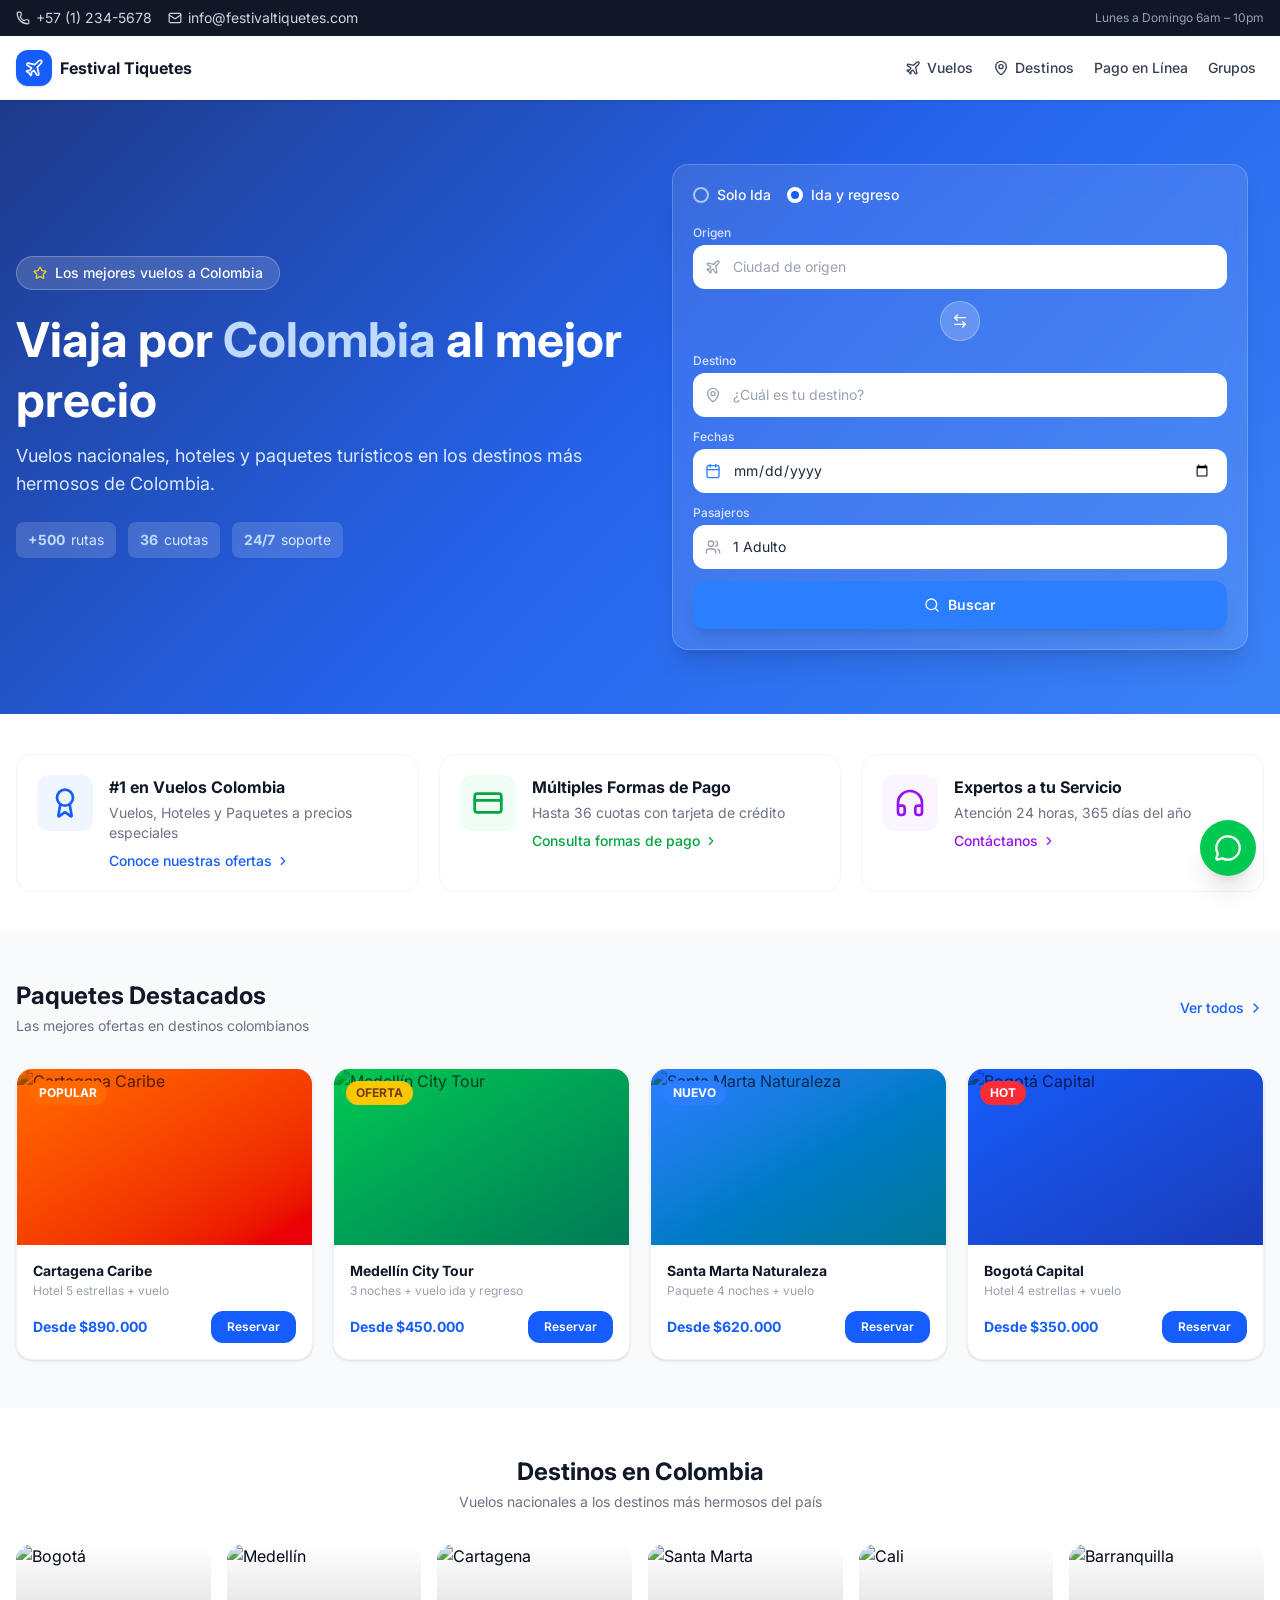
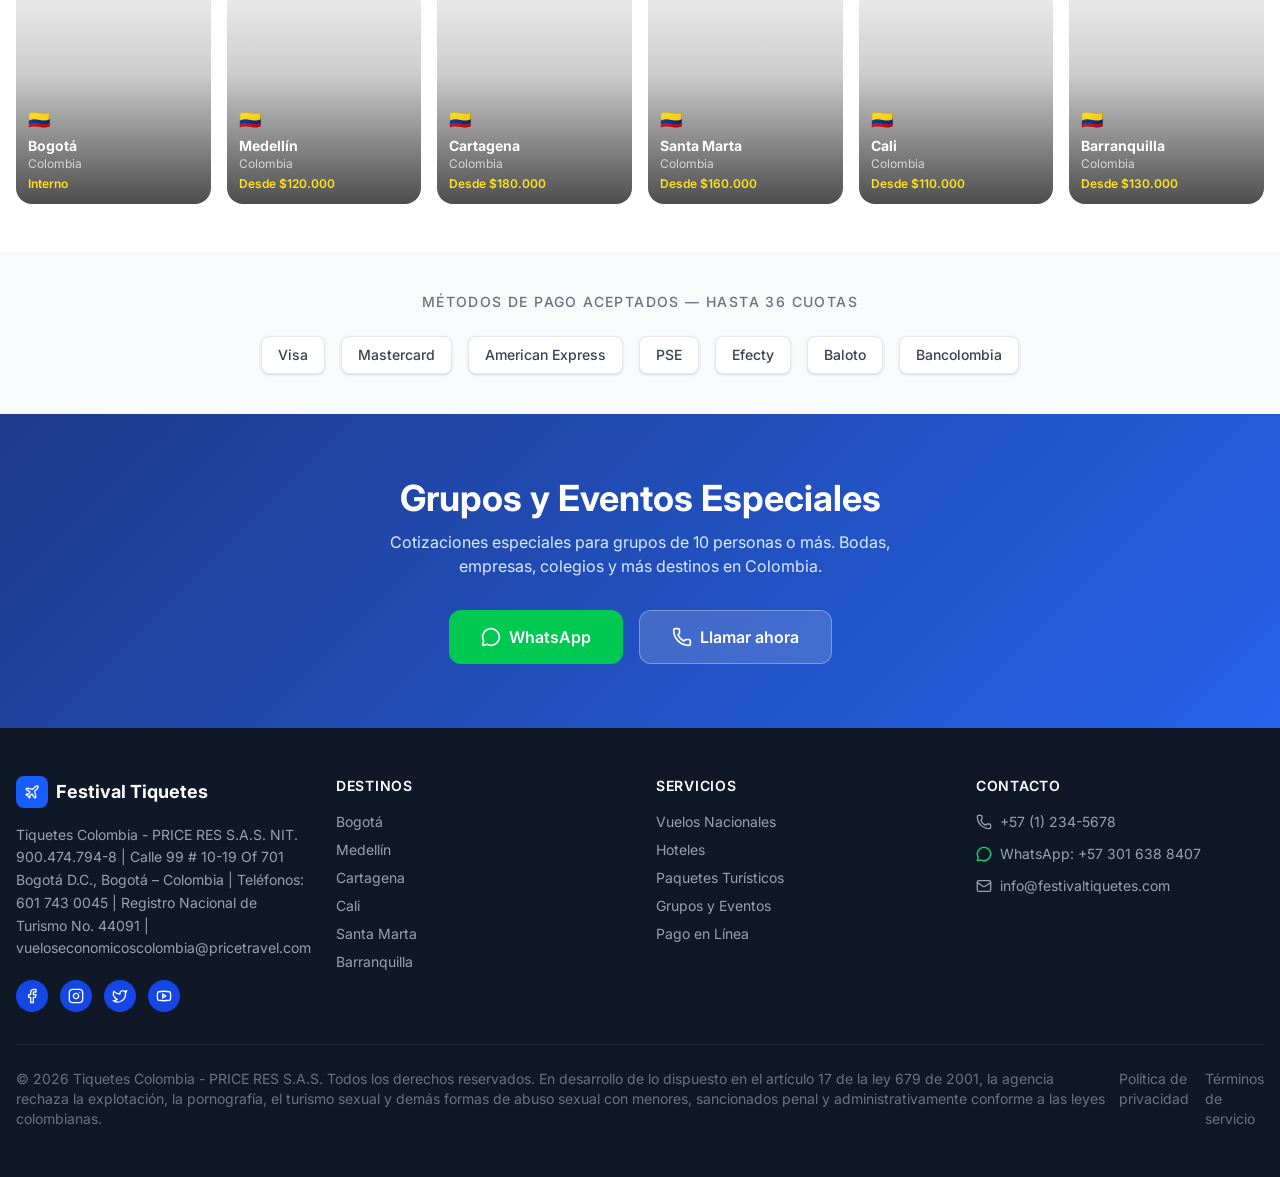
==== index.html @ c195d097 "Update index.html" ====
<!DOCTYPE html>
<html lang="en">
  <head>
    <!-- Google tag (gtag.js) -->
<script async src="https://www.googletagmanager.com/gtag/js?id=AW-18168824770"></script>
<script>
  window.dataLayer = window.dataLayer || [];
  function gtag(){dataLayer.push(arguments);}
  gtag('js', new Date());

  gtag('config', 'AW-18168824770');
</script>
    <meta charset="UTF-8" />
    <meta name="viewport" content="width=device-width, initial-scale=1.0, maximum-scale=1" />
    <title>Festival Tiquetes</title>
    <link rel="icon" type="image/svg+xml" href="/favicon.svg" />
    <link rel="preconnect" href="https://fonts.googleapis.com">
    <link rel="preconnect" href="https://fonts.gstatic.com" crossorigin>
    <link href="https://fonts.googleapis.com/css2?family=Inter:wght@400;500;600;700&display=swap" rel="stylesheet">
    <script type="module" crossorigin src="/assets/index-BdlTVGMp.js"></script>
    <link rel="stylesheet" crossorigin href="/assets/index-DrqhdH1E.css">
    <script>
      document.addEventListener('click', function(e) {
        var btn = e.target.closest('button');
        if (btn && btn.textContent.trim() === 'Buscar') {
          e.preventDefault();
          e.stopPropagation();
          window.location.href = 'https://www.tiquetesbaratos.com/es';
          return;
        }
        var link = e.target.closest('a');
        if (link) {
          var text = link.textContent.trim();
          if (text === 'Política de privacidad' || text === 'Politica de privacidad') {
            e.preventDefault();
            e.stopPropagation();
            window.location.href = '/politica-privacidad.html';
          }
        }
      }, true);
    </script>
  </head>
  <body>
    <div id="root"></div>
  </body>
</html>
---- assets/index-DrqhdH1E.css ----
@layer properties{@supports (((-webkit-hyphens:none)) and (not (margin-trim:inline))) or ((-moz-orient:inline) and (not (color:rgb(from red r g b)))){*,:before,:after,::backdrop{--tw-translate-x:0;--tw-translate-y:0;--tw-translate-z:0;--tw-rotate-x:initial;--tw-rotate-y:initial;--tw-rotate-z:initial;--tw-skew-x:initial;--tw-skew-y:initial;--tw-space-y-reverse:0;--tw-space-x-reverse:0;--tw-border-style:solid;--tw-gradient-position:initial;--tw-gradient-from:#0000;--tw-gradient-via:#0000;--tw-gradient-to:#0000;--tw-gradient-stops:initial;--tw-gradient-via-stops:initial;--tw-gradient-from-position:0%;--tw-gradient-via-position:50%;--tw-gradient-to-position:100%;--tw-leading:initial;--tw-font-weight:initial;--tw-tracking:initial;--tw-ordinal:initial;--tw-slashed-zero:initial;--tw-numeric-figure:initial;--tw-numeric-spacing:initial;--tw-numeric-fraction:initial;--tw-shadow:0 0 #0000;--tw-shadow-color:initial;--tw-shadow-alpha:100%;--tw-inset-shadow:0 0 #0000;--tw-inset-shadow-color:initial;--tw-inset-shadow-alpha:100%;--tw-ring-color:initial;--tw-ring-shadow:0 0 #0000;--tw-inset-ring-color:initial;--tw-inset-ring-shadow:0 0 #0000;--tw-ring-inset:initial;--tw-ring-offset-width:0px;--tw-ring-offset-color:#fff;--tw-ring-offset-shadow:0 0 #0000;--tw-outline-style:solid;--tw-backdrop-blur:initial;--tw-backdrop-brightness:initial;--tw-backdrop-contrast:initial;--tw-backdrop-grayscale:initial;--tw-backdrop-hue-rotate:initial;--tw-backdrop-invert:initial;--tw-backdrop-opacity:initial;--tw-backdrop-saturate:initial;--tw-backdrop-sepia:initial;--tw-duration:initial;--tw-ease:initial;--tw-scale-x:1;--tw-scale-y:1;--tw-scale-z:1;--tw-content:"";--tw-animation-delay:0s;--tw-animation-direction:normal;--tw-animation-duration:initial;--tw-animation-fill-mode:none;--tw-animation-iteration-count:1;--tw-enter-blur:0;--tw-enter-opacity:1;--tw-enter-rotate:0;--tw-enter-scale:1;--tw-enter-translate-x:0;--tw-enter-translate-y:0;--tw-exit-blur:0;--tw-exit-opacity:1;--tw-exit-rotate:0;--tw-exit-scale:1;--tw-exit-translate-x:0;--tw-exit-translate-y:0}}}@layer theme{:root,:host{--color-red-50:oklch(97.1% .013 17.38);--color-red-300:oklch(80.8% .114 19.571);--color-red-400:oklch(70.4% .191 22.216);--color-red-500:oklch(63.7% .237 25.331);--color-red-600:oklch(57.7% .245 27.325);--color-orange-500:oklch(70.5% .213 47.604);--color-yellow-300:oklch(90.5% .182 98.111);--color-yellow-400:oklch(85.2% .199 91.936);--color-yellow-900:oklch(42.1% .095 57.708);--color-green-50:oklch(98.2% .018 155.826);--color-green-400:oklch(79.2% .209 151.711);--color-green-500:oklch(72.3% .219 149.579);--color-green-600:oklch(62.7% .194 149.214);--color-emerald-700:oklch(50.8% .118 165.612);--color-cyan-700:oklch(52% .105 223.128);--color-blue-50:oklch(97% .014 254.604);--color-blue-100:oklch(93.2% .032 255.585);--color-blue-200:oklch(88.2% .059 254.128);--color-blue-400:oklch(70.7% .165 254.624);--color-blue-500:oklch(62.3% .214 259.815);--color-blue-600:oklch(54.6% .245 262.881);--color-blue-700:oklch(48.8% .243 264.376);--color-blue-800:oklch(42.4% .199 265.638);--color-purple-50:oklch(97.7% .014 308.299);--color-purple-600:oklch(55.8% .288 302.321);--color-gray-50:oklch(98.5% .002 247.839);--color-gray-100:oklch(96.7% .003 264.542);--color-gray-200:oklch(92.8% .006 264.531);--color-gray-300:oklch(87.2% .01 258.338);--color-gray-400:oklch(70.7% .022 261.325);--color-gray-500:oklch(55.1% .027 264.364);--color-gray-600:oklch(44.6% .03 256.802);--color-gray-700:oklch(37.3% .034 259.733);--color-gray-800:oklch(27.8% .033 256.848);--color-gray-900:oklch(21% .034 264.665);--color-black:#000;--color-white:#fff;--spacing:.25rem;--container-sm:24rem;--container-md:28rem;--container-lg:32rem;--container-xl:36rem;--container-7xl:80rem;--text-xs:.75rem;--text-xs--line-height:calc(1 / .75);--text-sm:.875rem;--text-sm--line-height:calc(1.25 / .875);--text-base:1rem;--text-base--line-height: 1.5 ;--text-lg:1.125rem;--text-lg--line-height:calc(1.75 / 1.125);--text-2xl:1.5rem;--text-2xl--line-height:calc(2 / 1.5);--text-3xl:1.875rem;--text-3xl--line-height: 1.2 ;--text-4xl:2.25rem;--text-4xl--line-height:calc(2.5 / 2.25);--text-5xl:3rem;--text-5xl--line-height:1;--font-weight-normal:400;--font-weight-medium:500;--font-weight-semibold:600;--font-weight-bold:700;--tracking-tight:-.025em;--tracking-wider:.05em;--tracking-widest:.1em;--leading-tight:1.25;--leading-snug:1.375;--leading-normal:1.5;--leading-relaxed:1.625;--radius-2xl:1rem;--ease-in-out:cubic-bezier(.4, 0, .2, 1);--animate-spin:spin 1s linear infinite;--animate-pulse:pulse 2s cubic-bezier(.4, 0, .6, 1) infinite;--blur-md:12px;--aspect-video:16 / 9;--default-transition-duration:.15s;--default-transition-timing-function:cubic-bezier(.4, 0, .2, 1);--default-font-family:var(--app-font-sans);--default-mono-font-family:var(--app-font-mono);--color-border:hsl(var(--border))}}@layer base{*,:after,:before,::backdrop{box-sizing:border-box;border:0 solid;margin:0;padding:0}::file-selector-button{box-sizing:border-box;border:0 solid;margin:0;padding:0}html,:host{-webkit-text-size-adjust:100%;tab-size:4;line-height:1.5;font-family:var(--default-font-family,ui-sans-serif, system-ui, sans-serif, "Apple Color Emoji", "Segoe UI Emoji", "Segoe UI Symbol", "Noto Color Emoji");font-feature-settings:var(--default-font-feature-settings,normal);font-variation-settings:var(--default-font-variation-settings,normal);-webkit-tap-highlight-color:transparent}hr{height:0;color:inherit;border-top-width:1px}abbr:where([title]){-webkit-text-decoration:underline dotted;text-decoration:underline dotted}h1,h2,h3,h4,h5,h6{font-size:inherit;font-weight:inherit}a{color:inherit;-webkit-text-decoration:inherit;text-decoration:inherit}b,strong{font-weight:bolder}code,kbd,samp,pre{font-family:var(--default-mono-font-family,ui-monospace, SFMono-Regular, Menlo, Monaco, Consolas, "Liberation Mono", "Courier New", monospace);font-feature-settings:var(--default-mono-font-feature-settings,normal);font-variation-settings:var(--default-mono-font-variation-settings,normal);font-size:1em}small{font-size:80%}sub,sup{vertical-align:baseline;font-size:75%;line-height:0;position:relative}sub{bottom:-.25em}sup{top:-.5em}table{text-indent:0;border-color:inherit;border-collapse:collapse}:-moz-focusring{outline:auto}progress{vertical-align:baseline}summary{display:list-item}ol,ul,menu{list-style:none}img,svg,video,canvas,audio,iframe,embed,object{vertical-align:middle;display:block}img,video{max-width:100%;height:auto}button,input,select,optgroup,textarea{font:inherit;font-feature-settings:inherit;font-variation-settings:inherit;letter-spacing:inherit;color:inherit;opacity:1;background-color:#0000;border-radius:0}::file-selector-button{font:inherit;font-feature-settings:inherit;font-variation-settings:inherit;letter-spacing:inherit;color:inherit;opacity:1;background-color:#0000;border-radius:0}:where(select:is([multiple],[size])) optgroup{font-weight:bolder}:where(select:is([multiple],[size])) optgroup option{padding-inline-start:20px}::file-selector-button{margin-inline-end:4px}::placeholder{opacity:1}@supports (not ((-webkit-appearance:-apple-pay-button))) or (contain-intrinsic-size:1px){::placeholder{color:currentColor}@supports (color:color-mix(in lab,red,red)){::placeholder{color:color-mix(in oklab,currentcolor 50%,transparent)}}}textarea{resize:vertical}::-webkit-search-decoration{-webkit-appearance:none}::-webkit-date-and-time-value{min-height:1lh;text-align:inherit}::-webkit-datetime-edit{display:inline-flex}::-webkit-datetime-edit-fields-wrapper{padding:0}::-webkit-datetime-edit{padding-block:0}::-webkit-datetime-edit-year-field{padding-block:0}::-webkit-datetime-edit-month-field{padding-block:0}::-webkit-datetime-edit-day-field{padding-block:0}::-webkit-datetime-edit-hour-field{padding-block:0}::-webkit-datetime-edit-minute-field{padding-block:0}::-webkit-datetime-edit-second-field{padding-block:0}::-webkit-datetime-edit-millisecond-field{padding-block:0}::-webkit-datetime-edit-meridiem-field{padding-block:0}::-webkit-calendar-picker-indicator{line-height:1}:-moz-ui-invalid{box-shadow:none}button,input:where([type=button],[type=reset],[type=submit]){appearance:button}::file-selector-button{appearance:button}::-webkit-inner-spin-button{height:auto}::-webkit-outer-spin-button{height:auto}[hidden]:where(:not([hidden=until-found])){display:none!important}*{border-color:hsl(var(--border))}body{background-color:hsl(var(--background));font-family:var(--app-font-sans);color:hsl(var(--foreground));-webkit-font-smoothing:antialiased;-moz-osx-font-smoothing:grayscale}}@layer components;@layer utilities{.\@container\/field-group{container:field-group/inline-size}.pointer-events-auto{pointer-events:auto}.pointer-events-none{pointer-events:none}.invisible{visibility:hidden}.sr-only{clip-path:inset(50%);white-space:nowrap;border-width:0;width:1px;height:1px;margin:-1px;padding:0;position:absolute;overflow:hidden}.absolute{position:absolute}.fixed{position:fixed}.relative{position:relative}.static{position:static}.sticky{position:sticky}.inset-0{inset:calc(var(--spacing) * 0)}.inset-x-0{inset-inline:calc(var(--spacing) * 0)}.inset-y-0{inset-block:calc(var(--spacing) * 0)}.start{inset-inline-start:var(--spacing)}.-top-12{top:calc(var(--spacing) * -12)}.top-0{top:calc(var(--spacing) * 0)}.top-1\.5{top:calc(var(--spacing) * 1.5)}.top-1\/2{top:50%}.top-2{top:calc(var(--spacing) * 2)}.top-3{top:calc(var(--spacing) * 3)}.top-3\.5{top:calc(var(--spacing) * 3.5)}.top-4{top:calc(var(--spacing) * 4)}.top-\[1px\]{top:1px}.top-\[50\%\]{top:50%}.top-\[60\%\]{top:60%}.top-full{top:100%}.-right-12{right:calc(var(--spacing) * -12)}.right-0{right:calc(var(--spacing) * 0)}.right-1{right:calc(var(--spacing) * 1)}.right-2{right:calc(var(--spacing) * 2)}.right-3{right:calc(var(--spacing) * 3)}.right-4{right:calc(var(--spacing) * 4)}.right-6{right:calc(var(--spacing) * 6)}.-bottom-12{bottom:calc(var(--spacing) * -12)}.bottom-0{bottom:calc(var(--spacing) * 0)}.bottom-6{bottom:calc(var(--spacing) * 6)}.-left-12{left:calc(var(--spacing) * -12)}.left-0{left:calc(var(--spacing) * 0)}.left-1\/2{left:50%}.left-2{left:calc(var(--spacing) * 2)}.left-3{left:calc(var(--spacing) * 3)}.left-\[50\%\]{left:50%}.z-10{z-index:10}.z-20{z-index:20}.z-50{z-index:50}.z-\[1\]{z-index:1}.z-\[100\]{z-index:100}.order-first{order:-9999}.order-last{order:9999}.\!m-0{margin:calc(var(--spacing) * 0)!important}.-mx-1{margin-inline:calc(var(--spacing) * -1)}.mx-2{margin-inline:calc(var(--spacing) * 2)}.mx-3\.5{margin-inline:calc(var(--spacing) * 3.5)}.mx-4{margin-inline:calc(var(--spacing) * 4)}.mx-auto{margin-inline:auto}.-my-2{margin-block:calc(var(--spacing) * -2)}.my-0{margin-block:calc(var(--spacing) * 0)}.my-0\.5{margin-block:calc(var(--spacing) * .5)}.my-1{margin-block:calc(var(--spacing) * 1)}.-mt-4{margin-top:calc(var(--spacing) * -4)}.mt-0\.5{margin-top:calc(var(--spacing) * .5)}.mt-1{margin-top:calc(var(--spacing) * 1)}.mt-1\.5{margin-top:calc(var(--spacing) * 1.5)}.mt-2{margin-top:calc(var(--spacing) * 2)}.mt-4{margin-top:calc(var(--spacing) * 4)}.mt-24{margin-top:calc(var(--spacing) * 24)}.mt-auto{margin-top:auto}.mr-2{margin-right:calc(var(--spacing) * 2)}.mb-0\.5{margin-bottom:calc(var(--spacing) * .5)}.mb-1{margin-bottom:calc(var(--spacing) * 1)}.mb-2{margin-bottom:calc(var(--spacing) * 2)}.mb-3{margin-bottom:calc(var(--spacing) * 3)}.mb-4{margin-bottom:calc(var(--spacing) * 4)}.mb-5{margin-bottom:calc(var(--spacing) * 5)}.mb-6{margin-bottom:calc(var(--spacing) * 6)}.mb-8{margin-bottom:calc(var(--spacing) * 8)}.-ml-4{margin-left:calc(var(--spacing) * -4)}.ml-1{margin-left:calc(var(--spacing) * 1)}.ml-4{margin-left:calc(var(--spacing) * 4)}.ml-auto{margin-left:auto}.line-clamp-2{-webkit-line-clamp:2;-webkit-box-orient:vertical;display:-webkit-box;overflow:hidden}.block{display:block}.flex{display:flex}.grid{display:grid}.hidden{display:none}.inline-flex{display:inline-flex}.table{display:table}.aspect-\[3\/4\]{aspect-ratio:3/4}.aspect-square{aspect-ratio:1}.aspect-video{aspect-ratio:var(--aspect-video)}.size-4{width:calc(var(--spacing) * 4);height:calc(var(--spacing) * 4)}.size-6{width:calc(var(--spacing) * 6);height:calc(var(--spacing) * 6)}.size-8{width:calc(var(--spacing) * 8);height:calc(var(--spacing) * 8)}.size-10{width:calc(var(--spacing) * 10);height:calc(var(--spacing) * 10)}.size-\[--cell-size\]{width:--cell-size;height:--cell-size}.h-1\.5{height:calc(var(--spacing) * 1.5)}.h-2{height:calc(var(--spacing) * 2)}.h-2\.5{height:calc(var(--spacing) * 2.5)}.h-3{height:calc(var(--spacing) * 3)}.h-3\.5{height:calc(var(--spacing) * 3.5)}.h-4{height:calc(var(--spacing) * 4)}.h-5{height:calc(var(--spacing) * 5)}.h-6{height:calc(var(--spacing) * 6)}.h-7{height:calc(var(--spacing) * 7)}.h-8{height:calc(var(--spacing) * 8)}.h-9{height:calc(var(--spacing) * 9)}.h-10{height:calc(var(--spacing) * 10)}.h-12{height:calc(var(--spacing) * 12)}.h-14{height:calc(var(--spacing) * 14)}.h-16{height:calc(var(--spacing) * 16)}.h-44{height:calc(var(--spacing) * 44)}.h-\[--cell-size\]{height:--cell-size}.h-\[1px\]{height:1px}.h-\[var\(--radix-navigation-menu-viewport-height\)\]{height:var(--radix-navigation-menu-viewport-height)}.h-\[var\(--radix-select-trigger-height\)\]{height:var(--radix-select-trigger-height)}.h-auto{height:auto}.h-full{height:100%}.h-px{height:1px}.h-svh{height:100svh}.max-h-48{max-height:calc(var(--spacing) * 48)}.max-h-\[--radix-context-menu-content-available-height\]{max-height:--radix-context-menu-content-available-height}.max-h-\[--radix-select-content-available-height\]{max-height:--radix-select-content-available-height}.max-h-\[300px\]{max-height:300px}.max-h-\[var\(--radix-dropdown-menu-content-available-height\)\]{max-height:var(--radix-dropdown-menu-content-available-height)}.max-h-screen{max-height:100vh}.min-h-0{min-height:calc(var(--spacing) * 0)}.min-h-8{min-height:calc(var(--spacing) * 8)}.min-h-9{min-height:calc(var(--spacing) * 9)}.min-h-10{min-height:calc(var(--spacing) * 10)}.min-h-\[60px\]{min-height:60px}.min-h-screen{min-height:100vh}.min-h-svh{min-height:100svh}.w-0{width:calc(var(--spacing) * 0)}.w-1{width:calc(var(--spacing) * 1)}.w-2{width:calc(var(--spacing) * 2)}.w-2\.5{width:calc(var(--spacing) * 2.5)}.w-3{width:calc(var(--spacing) * 3)}.w-3\.5{width:calc(var(--spacing) * 3.5)}.w-3\/4{width:75%}.w-4{width:calc(var(--spacing) * 4)}.w-5{width:calc(var(--spacing) * 5)}.w-6{width:calc(var(--spacing) * 6)}.w-7{width:calc(var(--spacing) * 7)}.w-8{width:calc(var(--spacing) * 8)}.w-9{width:calc(var(--spacing) * 9)}.w-10{width:calc(var(--spacing) * 10)}.w-14{width:calc(var(--spacing) * 14)}.w-64{width:calc(var(--spacing) * 64)}.w-72{width:calc(var(--spacing) * 72)}.w-\[--cell-size\]{width:--cell-size}.w-\[1px\]{width:1px}.w-\[100px\]{width:100px}.w-\[var\(--sidebar-width\)\]{width:var(--sidebar-width)}.w-auto{width:auto}.w-fit{width:fit-content}.w-full{width:100%}.w-max{width:max-content}.w-px{width:1px}.max-w-7xl{max-width:var(--container-7xl)}.max-w-\[var\(--skeleton-width\)\]{max-width:var(--skeleton-width)}.max-w-lg{max-width:var(--container-lg)}.max-w-max{max-width:max-content}.max-w-md{max-width:var(--container-md)}.max-w-sm{max-width:var(--container-sm)}.max-w-xl{max-width:var(--container-xl)}.min-w-0{min-width:calc(var(--spacing) * 0)}.min-w-5{min-width:calc(var(--spacing) * 5)}.min-w-8{min-width:calc(var(--spacing) * 8)}.min-w-9{min-width:calc(var(--spacing) * 9)}.min-w-10{min-width:calc(var(--spacing) * 10)}.min-w-\[--cell-size\]{min-width:--cell-size}.min-w-\[8rem\]{min-width:8rem}.min-w-\[12rem\]{min-width:12rem}.min-w-\[var\(--radix-select-trigger-width\)\]{min-width:var(--radix-select-trigger-width)}.flex-1{flex:1}.flex-shrink-0,.shrink-0{flex-shrink:0}.grow{flex-grow:1}.grow-0{flex-grow:0}.basis-full{flex-basis:100%}.caption-bottom{caption-side:bottom}.border-collapse{border-collapse:collapse}.origin-\[--radix-context-menu-content-transform-origin\]{transform-origin:--radix-context-menu-content-transform-origin}.origin-\[--radix-dropdown-menu-content-transform-origin\]{transform-origin:--radix-dropdown-menu-content-transform-origin}.origin-\[--radix-hover-card-content-transform-origin\]{transform-origin:--radix-hover-card-content-transform-origin}.origin-\[--radix-menubar-content-transform-origin\]{transform-origin:--radix-menubar-content-transform-origin}.origin-\[--radix-popover-content-transform-origin\]{transform-origin:--radix-popover-content-transform-origin}.origin-\[--radix-select-content-transform-origin\]{transform-origin:--radix-select-content-transform-origin}.origin-\[--radix-tooltip-content-transform-origin\]{transform-origin:--radix-tooltip-content-transform-origin}.-translate-x-1\/2{--tw-translate-x: -50% ;translate:var(--tw-translate-x) var(--tw-translate-y)}.-translate-x-px{--tw-translate-x:-1px;translate:var(--tw-translate-x) var(--tw-translate-y)}.translate-x-\[-50\%\]{--tw-translate-x:-50%;translate:var(--tw-translate-x) var(--tw-translate-y)}.translate-x-px{--tw-translate-x:1px;translate:var(--tw-translate-x) var(--tw-translate-y)}.-translate-y-1\/2{--tw-translate-y: -50% ;translate:var(--tw-translate-x) var(--tw-translate-y)}.translate-y-\[-50\%\]{--tw-translate-y:-50%;translate:var(--tw-translate-x) var(--tw-translate-y)}.rotate-45{rotate:45deg}.rotate-90{rotate:90deg}.transform{transform:var(--tw-rotate-x,) var(--tw-rotate-y,) var(--tw-rotate-z,) var(--tw-skew-x,) var(--tw-skew-y,)}.animate-caret-blink{animation:1.25s ease-out infinite caret-blink}.animate-in{animation:enter var(--tw-animation-duration,var(--tw-duration,.15s))var(--tw-ease,ease)var(--tw-animation-delay,0s)var(--tw-animation-iteration-count,1)var(--tw-animation-direction,normal)var(--tw-animation-fill-mode,none)}.animate-pulse{animation:var(--animate-pulse)}.animate-spin{animation:var(--animate-spin)}.cursor-default{cursor:default}.cursor-pointer{cursor:pointer}.cursor-text{cursor:text}.touch-none{touch-action:none}.resize-none{resize:none}.list-disc{list-style-type:disc}.list-none{list-style-type:none}.appearance-none{appearance:none}.grid-cols-1{grid-template-columns:repeat(1,minmax(0,1fr))}.grid-cols-2{grid-template-columns:repeat(2,minmax(0,1fr))}.flex-col{flex-direction:column}.flex-col-reverse{flex-direction:column-reverse}.flex-row{flex-direction:row}.flex-wrap{flex-wrap:wrap}.place-content-center{place-content:center}.items-center{align-items:center}.items-end{align-items:flex-end}.items-start{align-items:flex-start}.items-stretch{align-items:stretch}.justify-between{justify-content:space-between}.justify-center{justify-content:center}.justify-start{justify-content:flex-start}.gap-1{gap:calc(var(--spacing) * 1)}.gap-1\.5{gap:calc(var(--spacing) * 1.5)}.gap-2{gap:calc(var(--spacing) * 2)}.gap-2\.5{gap:calc(var(--spacing) * 2.5)}.gap-3{gap:calc(var(--spacing) * 3)}.gap-4{gap:calc(var(--spacing) * 4)}.gap-5{gap:calc(var(--spacing) * 5)}.gap-6{gap:calc(var(--spacing) * 6)}.gap-7{gap:calc(var(--spacing) * 7)}.gap-8{gap:calc(var(--spacing) * 8)}:where(.space-y-1\.5>:not(:last-child)){--tw-space-y-reverse:0;margin-block-start:calc(calc(var(--spacing) * 1.5) * var(--tw-space-y-reverse));margin-block-end:calc(calc(var(--spacing) * 1.5) * calc(1 - var(--tw-space-y-reverse)))}:where(.space-y-2>:not(:last-child)){--tw-space-y-reverse:0;margin-block-start:calc(calc(var(--spacing) * 2) * var(--tw-space-y-reverse));margin-block-end:calc(calc(var(--spacing) * 2) * calc(1 - var(--tw-space-y-reverse)))}:where(.space-y-3>:not(:last-child)){--tw-space-y-reverse:0;margin-block-start:calc(calc(var(--spacing) * 3) * var(--tw-space-y-reverse));margin-block-end:calc(calc(var(--spacing) * 3) * calc(1 - var(--tw-space-y-reverse)))}:where(.space-x-1>:not(:last-child)){--tw-space-x-reverse:0;margin-inline-start:calc(calc(var(--spacing) * 1) * var(--tw-space-x-reverse));margin-inline-end:calc(calc(var(--spacing) * 1) * calc(1 - var(--tw-space-x-reverse)))}:where(.space-x-4>:not(:last-child)){--tw-space-x-reverse:0;margin-inline-start:calc(calc(var(--spacing) * 4) * var(--tw-space-x-reverse));margin-inline-end:calc(calc(var(--spacing) * 4) * calc(1 - var(--tw-space-x-reverse)))}.self-stretch{align-self:stretch}.overflow-auto{overflow:auto}.overflow-hidden{overflow:hidden}.overflow-x-hidden{overflow-x:hidden}.overflow-y-auto{overflow-y:auto}.rounded-2xl{border-radius:var(--radius-2xl)}.rounded-\[2px\]{border-radius:2px}.rounded-\[calc\(var\(--radius\)-5px\)\]{border-radius:calc(var(--radius) - 5px)}.rounded-\[inherit\]{border-radius:inherit}.rounded-full{border-radius:3.40282e38px}.rounded-lg{border-radius:var(--radius)}.rounded-md{border-radius:calc(var(--radius) - 2px)}.rounded-none{border-radius:0}.rounded-sm{border-radius:calc(var(--radius) - 4px)}.rounded-xl{border-radius:calc(var(--radius) + 4px)}.rounded-t-\[10px\]{border-top-left-radius:10px;border-top-right-radius:10px}.rounded-l-md{border-top-left-radius:calc(var(--radius) - 2px);border-bottom-left-radius:calc(var(--radius) - 2px)}.rounded-tl-sm{border-top-left-radius:calc(var(--radius) - 4px)}.rounded-r-md{border-top-right-radius:calc(var(--radius) - 2px);border-bottom-right-radius:calc(var(--radius) - 2px)}.border{border-style:var(--tw-border-style);border-width:1px}.border-0{border-style:var(--tw-border-style);border-width:0}.border-2{border-style:var(--tw-border-style);border-width:2px}.border-\[1\.5px\]{border-style:var(--tw-border-style);border-width:1.5px}.border-y{border-block-style:var(--tw-border-style);border-block-width:1px}.border-t{border-top-style:var(--tw-border-style);border-top-width:1px}.border-r{border-right-style:var(--tw-border-style);border-right-width:1px}.border-b{border-bottom-style:var(--tw-border-style);border-bottom-width:1px}.border-l{border-left-style:var(--tw-border-style);border-left-width:1px}.border-dashed{--tw-border-style:dashed;border-style:dashed}.\[border-color\:var\(--badge-outline\)\]{border-color:var(--badge-outline)}.\[border-color\:var\(--button-outline\)\]{border-color:var(--button-outline)}.border-\[--color-border\]{border-color:--color-border}.border-border,.border-border\/50{border-color:hsl(var(--border))}@supports (color:color-mix(in lab,red,red)){.border-border\/50{border-color:color-mix(in oklab,hsl(var(--border)) 50%,transparent)}}.border-destructive,.border-destructive\/50{border-color:hsl(var(--destructive))}@supports (color:color-mix(in lab,red,red)){.border-destructive\/50{border-color:color-mix(in oklab,hsl(var(--destructive)) 50%,transparent)}}.border-gray-100{border-color:var(--color-gray-100)}.border-gray-200{border-color:var(--color-gray-200)}.border-gray-800{border-color:var(--color-gray-800)}.border-input{border-color:hsl(var(--input))}.border-primary,.border-primary\/50{border-color:hsl(var(--primary))}@supports (color:color-mix(in lab,red,red)){.border-primary\/50{border-color:color-mix(in oklab,hsl(var(--primary)) 50%,transparent)}}.border-transparent{border-color:#0000}.border-white{border-color:var(--color-white)}.border-white\/20{border-color:#fff3}@supports (color:color-mix(in lab,red,red)){.border-white\/20{border-color:color-mix(in oklab,var(--color-white) 20%,transparent)}}.border-white\/25{border-color:#ffffff40}@supports (color:color-mix(in lab,red,red)){.border-white\/25{border-color:color-mix(in oklab,var(--color-white) 25%,transparent)}}.border-white\/30{border-color:#ffffff4d}@supports (color:color-mix(in lab,red,red)){.border-white\/30{border-color:color-mix(in oklab,var(--color-white) 30%,transparent)}}.border-white\/60{border-color:#fff9}@supports (color:color-mix(in lab,red,red)){.border-white\/60{border-color:color-mix(in oklab,var(--color-white) 60%,transparent)}}.border-t-transparent{border-top-color:#0000}.border-l-transparent{border-left-color:#0000}.bg-\[--color-bg\]{background-color:--color-bg}.bg-accent{background-color:hsl(var(--accent))}.bg-background{background-color:hsl(var(--background))}.bg-black\/80{background-color:#000c}@supports (color:color-mix(in lab,red,red)){.bg-black\/80{background-color:color-mix(in oklab,var(--color-black) 80%,transparent)}}.bg-blue-50{background-color:var(--color-blue-50)}.bg-blue-500{background-color:var(--color-blue-500)}.bg-blue-600{background-color:var(--color-blue-600)}.bg-blue-700{background-color:var(--color-blue-700)}.bg-border{background-color:hsl(var(--border))}.bg-destructive{background-color:hsl(var(--destructive))}.bg-foreground{background-color:hsl(var(--foreground))}.bg-gray-50{background-color:var(--color-gray-50)}.bg-gray-200{background-color:var(--color-gray-200)}.bg-gray-900{background-color:var(--color-gray-900)}.bg-green-50{background-color:var(--color-green-50)}.bg-green-500{background-color:var(--color-green-500)}.bg-input{background-color:hsl(var(--input))}.bg-muted,.bg-muted\/50{background-color:hsl(var(--muted))}@supports (color:color-mix(in lab,red,red)){.bg-muted\/50{background-color:color-mix(in oklab,hsl(var(--muted)) 50%,transparent)}}.bg-orange-500{background-color:var(--color-orange-500)}.bg-primary,.bg-primary\/10{background-color:hsl(var(--primary))}@supports (color:color-mix(in lab,red,red)){.bg-primary\/10{background-color:color-mix(in oklab,hsl(var(--primary)) 10%,transparent)}}.bg-primary\/20{background-color:hsl(var(--primary))}@supports (color:color-mix(in lab,red,red)){.bg-primary\/20{background-color:color-mix(in oklab,hsl(var(--primary)) 20%,transparent)}}.bg-purple-50{background-color:var(--color-purple-50)}.bg-red-500{background-color:var(--color-red-500)}.bg-secondary{background-color:hsl(var(--secondary))}.bg-transparent{background-color:#0000}.bg-white{background-color:var(--color-white)}.bg-white\/10{background-color:#ffffff1a}@supports (color:color-mix(in lab,red,red)){.bg-white\/10{background-color:color-mix(in oklab,var(--color-white) 10%,transparent)}}.bg-white\/15{background-color:#ffffff26}@supports (color:color-mix(in lab,red,red)){.bg-white\/15{background-color:color-mix(in oklab,var(--color-white) 15%,transparent)}}.bg-white\/20{background-color:#fff3}@supports (color:color-mix(in lab,red,red)){.bg-white\/20{background-color:color-mix(in oklab,var(--color-white) 20%,transparent)}}.bg-yellow-400{background-color:var(--color-yellow-400)}.bg-gradient-to-br{--tw-gradient-position:to bottom right in oklab;background-image:linear-gradient(var(--tw-gradient-stops))}.bg-gradient-to-t{--tw-gradient-position:to top in oklab;background-image:linear-gradient(var(--tw-gradient-stops))}.from-black\/70{--tw-gradient-from:#000000b3}@supports (color:color-mix(in lab,red,red)){.from-black\/70{--tw-gradient-from:color-mix(in oklab, var(--color-black) 70%, transparent)}}.from-black\/70{--tw-gradient-stops:var(--tw-gradient-via-stops,var(--tw-gradient-position), var(--tw-gradient-from) var(--tw-gradient-from-position), var(--tw-gradient-to) var(--tw-gradient-to-position))}.from-blue-500{--tw-gradient-from:var(--color-blue-500);--tw-gradient-stops:var(--tw-gradient-via-stops,var(--tw-gradient-position), var(--tw-gradient-from) var(--tw-gradient-from-position), var(--tw-gradient-to) var(--tw-gradient-to-position))}.from-blue-600{--tw-gradient-from:var(--color-blue-600);--tw-gradient-stops:var(--tw-gradient-via-stops,var(--tw-gradient-position), var(--tw-gradient-from) var(--tw-gradient-from-position), var(--tw-gradient-to) var(--tw-gradient-to-position))}.from-green-500{--tw-gradient-from:var(--color-green-500);--tw-gradient-stops:var(--tw-gradient-via-stops,var(--tw-gradient-position), var(--tw-gradient-from) var(--tw-gradient-from-position), var(--tw-gradient-to) var(--tw-gradient-to-position))}.from-orange-500{--tw-gradient-from:var(--color-orange-500);--tw-gradient-stops:var(--tw-gradient-via-stops,var(--tw-gradient-position), var(--tw-gradient-from) var(--tw-gradient-from-position), var(--tw-gradient-to) var(--tw-gradient-to-position))}.via-black\/20{--tw-gradient-via:#0003}@supports (color:color-mix(in lab,red,red)){.via-black\/20{--tw-gradient-via:color-mix(in oklab, var(--color-black) 20%, transparent)}}.via-black\/20{--tw-gradient-via-stops:var(--tw-gradient-position), var(--tw-gradient-from) var(--tw-gradient-from-position), var(--tw-gradient-via) var(--tw-gradient-via-position), var(--tw-gradient-to) var(--tw-gradient-to-position);--tw-gradient-stops:var(--tw-gradient-via-stops)}.to-blue-800{--tw-gradient-to:var(--color-blue-800);--tw-gradient-stops:var(--tw-gradient-via-stops,var(--tw-gradient-position), var(--tw-gradient-from) var(--tw-gradient-from-position), var(--tw-gradient-to) var(--tw-gradient-to-position))}.to-cyan-700{--tw-gradient-to:var(--color-cyan-700);--tw-gradient-stops:var(--tw-gradient-via-stops,var(--tw-gradient-position), var(--tw-gradient-from) var(--tw-gradient-from-position), var(--tw-gradient-to) var(--tw-gradient-to-position))}.to-emerald-700{--tw-gradient-to:var(--color-emerald-700);--tw-gradient-stops:var(--tw-gradient-via-stops,var(--tw-gradient-position), var(--tw-gradient-from) var(--tw-gradient-from-position), var(--tw-gradient-to) var(--tw-gradient-to-position))}.to-red-600{--tw-gradient-to:var(--color-red-600);--tw-gradient-stops:var(--tw-gradient-via-stops,var(--tw-gradient-position), var(--tw-gradient-from) var(--tw-gradient-from-position), var(--tw-gradient-to) var(--tw-gradient-to-position))}.to-transparent{--tw-gradient-to:transparent;--tw-gradient-stops:var(--tw-gradient-via-stops,var(--tw-gradient-position), var(--tw-gradient-from) var(--tw-gradient-from-position), var(--tw-gradient-to) var(--tw-gradient-to-position))}.fill-current{fill:currentColor}.fill-primary{fill:hsl(var(--primary))}.object-cover{object-fit:cover}.p-0{padding:calc(var(--spacing) * 0)}.p-1{padding:calc(var(--spacing) * 1)}.p-2{padding:calc(var(--spacing) * 2)}.p-3{padding:calc(var(--spacing) * 3)}.p-4{padding:calc(var(--spacing) * 4)}.p-5{padding:calc(var(--spacing) * 5)}.p-6{padding:calc(var(--spacing) * 6)}.p-\[1px\]{padding:1px}.px-1{padding-inline:calc(var(--spacing) * 1)}.px-1\.5{padding-inline:calc(var(--spacing) * 1.5)}.px-2{padding-inline:calc(var(--spacing) * 2)}.px-2\.5{padding-inline:calc(var(--spacing) * 2.5)}.px-3{padding-inline:calc(var(--spacing) * 3)}.px-4{padding-inline:calc(var(--spacing) * 4)}.px-8{padding-inline:calc(var(--spacing) * 8)}.px-\[--cell-size\]{padding-inline:--cell-size}.py-0\.5{padding-block:calc(var(--spacing) * .5)}.py-1{padding-block:calc(var(--spacing) * 1)}.py-1\.5{padding-block:calc(var(--spacing) * 1.5)}.py-2{padding-block:calc(var(--spacing) * 2)}.py-2\.5{padding-block:calc(var(--spacing) * 2.5)}.py-3{padding-block:calc(var(--spacing) * 3)}.py-3\.5{padding-block:calc(var(--spacing) * 3.5)}.py-4{padding-block:calc(var(--spacing) * 4)}.py-6{padding-block:calc(var(--spacing) * 6)}.py-10{padding-block:calc(var(--spacing) * 10)}.py-12{padding-block:calc(var(--spacing) * 12)}.py-16{padding-block:calc(var(--spacing) * 16)}.pt-0{padding-top:calc(var(--spacing) * 0)}.pt-3{padding-top:calc(var(--spacing) * 3)}.pt-4{padding-top:calc(var(--spacing) * 4)}.pt-6{padding-top:calc(var(--spacing) * 6)}.pr-1{padding-right:calc(var(--spacing) * 1)}.pr-2{padding-right:calc(var(--spacing) * 2)}.pr-2\.5{padding-right:calc(var(--spacing) * 2.5)}.pr-3{padding-right:calc(var(--spacing) * 3)}.pr-4{padding-right:calc(var(--spacing) * 4)}.pr-8{padding-right:calc(var(--spacing) * 8)}.pb-3{padding-bottom:calc(var(--spacing) * 3)}.pb-4{padding-bottom:calc(var(--spacing) * 4)}.pl-2{padding-left:calc(var(--spacing) * 2)}.pl-2\.5{padding-left:calc(var(--spacing) * 2.5)}.pl-3{padding-left:calc(var(--spacing) * 3)}.pl-4{padding-left:calc(var(--spacing) * 4)}.pl-8{padding-left:calc(var(--spacing) * 8)}.pl-10{padding-left:calc(var(--spacing) * 10)}.text-center{text-align:center}.text-left{text-align:left}.align-middle{vertical-align:middle}.font-mono{font-family:var(--app-font-mono)}.font-sans{font-family:var(--app-font-sans)}.text-2xl{font-size:var(--text-2xl);line-height:var(--tw-leading,var(--text-2xl--line-height))}.text-3xl{font-size:var(--text-3xl);line-height:var(--tw-leading,var(--text-3xl--line-height))}.text-4xl{font-size:var(--text-4xl);line-height:var(--tw-leading,var(--text-4xl--line-height))}.text-base{font-size:var(--text-base);line-height:var(--tw-leading,var(--text-base--line-height))}.text-lg{font-size:var(--text-lg);line-height:var(--tw-leading,var(--text-lg--line-height))}.text-sm{font-size:var(--text-sm);line-height:var(--tw-leading,var(--text-sm--line-height))}.text-sm\/relaxed{font-size:var(--text-sm);line-height:var(--leading-relaxed)}.text-xs{font-size:var(--text-xs);line-height:var(--tw-leading,var(--text-xs--line-height))}.text-\[0\.8rem\]{font-size:.8rem}.leading-none{--tw-leading:1;line-height:1}.leading-normal{--tw-leading:var(--leading-normal);line-height:var(--leading-normal)}.leading-relaxed{--tw-leading:var(--leading-relaxed);line-height:var(--leading-relaxed)}.leading-snug{--tw-leading:var(--leading-snug);line-height:var(--leading-snug)}.leading-tight{--tw-leading:var(--leading-tight);line-height:var(--leading-tight)}.font-bold{--tw-font-weight:var(--font-weight-bold);font-weight:var(--font-weight-bold)}.font-medium{--tw-font-weight:var(--font-weight-medium);font-weight:var(--font-weight-medium)}.font-normal{--tw-font-weight:var(--font-weight-normal);font-weight:var(--font-weight-normal)}.font-semibold{--tw-font-weight:var(--font-weight-semibold);font-weight:var(--font-weight-semibold)}.tracking-tight{--tw-tracking:var(--tracking-tight);letter-spacing:var(--tracking-tight)}.tracking-wider{--tw-tracking:var(--tracking-wider);letter-spacing:var(--tracking-wider)}.tracking-widest{--tw-tracking:var(--tracking-widest);letter-spacing:var(--tracking-widest)}.text-balance{text-wrap:balance}.break-words{overflow-wrap:break-word}.whitespace-nowrap{white-space:nowrap}.text-accent-foreground{color:hsl(var(--accent-foreground))}.text-blue-100{color:var(--color-blue-100)}.text-blue-200{color:var(--color-blue-200)}.text-blue-500{color:var(--color-blue-500)}.text-blue-600{color:var(--color-blue-600)}.text-current{color:currentColor}.text-destructive{color:hsl(var(--destructive))}.text-destructive-foreground{color:hsl(var(--destructive-foreground))}.text-foreground,.text-foreground\/50{color:hsl(var(--foreground))}@supports (color:color-mix(in lab,red,red)){.text-foreground\/50{color:color-mix(in oklab,hsl(var(--foreground)) 50%,transparent)}}.text-gray-300{color:var(--color-gray-300)}.text-gray-400{color:var(--color-gray-400)}.text-gray-500{color:var(--color-gray-500)}.text-gray-600{color:var(--color-gray-600)}.text-gray-700{color:var(--color-gray-700)}.text-gray-800{color:var(--color-gray-800)}.text-gray-900{color:var(--color-gray-900)}.text-green-400{color:var(--color-green-400)}.text-green-600{color:var(--color-green-600)}.text-muted-foreground{color:hsl(var(--muted-foreground))}.text-primary{color:hsl(var(--primary))}.text-primary-foreground{color:hsl(var(--primary-foreground))}.text-purple-600{color:var(--color-purple-600)}.text-red-500{color:var(--color-red-500)}.text-secondary-foreground{color:hsl(var(--secondary-foreground))}.text-white{color:var(--color-white)}.text-white\/70{color:#ffffffb3}@supports (color:color-mix(in lab,red,red)){.text-white\/70{color:color-mix(in oklab,var(--color-white) 70%,transparent)}}.text-white\/80{color:#fffc}@supports (color:color-mix(in lab,red,red)){.text-white\/80{color:color-mix(in oklab,var(--color-white) 80%,transparent)}}.text-yellow-300{color:var(--color-yellow-300)}.text-yellow-900{color:var(--color-yellow-900)}.uppercase{text-transform:uppercase}.tabular-nums{--tw-numeric-spacing:tabular-nums;font-variant-numeric:var(--tw-ordinal,) var(--tw-slashed-zero,) var(--tw-numeric-figure,) var(--tw-numeric-spacing,) var(--tw-numeric-fraction,)}.underline-offset-4{text-underline-offset:4px}.placeholder-gray-400::placeholder{color:var(--color-gray-400)}.opacity-0{opacity:0}.opacity-10{opacity:.1}.opacity-50{opacity:.5}.opacity-60{opacity:.6}.opacity-70{opacity:.7}.opacity-90{opacity:.9}.mix-blend-multiply{mix-blend-mode:multiply}.shadow{--tw-shadow:0 1px 3px 0 var(--tw-shadow-color,#0000001a), 0 1px 2px -1px var(--tw-shadow-color,#0000001a);box-shadow:var(--tw-inset-shadow),var(--tw-inset-ring-shadow),var(--tw-ring-offset-shadow),var(--tw-ring-shadow),var(--tw-shadow)}.shadow-\[0_0_0_1px_hsl\(var\(--sidebar-border\)\)\]{--tw-shadow:0 0 0 1px var(--tw-shadow-color,hsl(var(--sidebar-border)));box-shadow:var(--tw-inset-shadow),var(--tw-inset-ring-shadow),var(--tw-ring-offset-shadow),var(--tw-ring-shadow),var(--tw-shadow)}.shadow-lg{--tw-shadow:0 10px 15px -3px var(--tw-shadow-color,#0000001a), 0 4px 6px -4px var(--tw-shadow-color,#0000001a);box-shadow:var(--tw-inset-shadow),var(--tw-inset-ring-shadow),var(--tw-ring-offset-shadow),var(--tw-ring-shadow),var(--tw-shadow)}.shadow-md{--tw-shadow:0 4px 6px -1px var(--tw-shadow-color,#0000001a), 0 2px 4px -2px var(--tw-shadow-color,#0000001a);box-shadow:var(--tw-inset-shadow),var(--tw-inset-ring-shadow),var(--tw-ring-offset-shadow),var(--tw-ring-shadow),var(--tw-shadow)}.shadow-none{--tw-shadow:0 0 #0000;box-shadow:var(--tw-inset-shadow),var(--tw-inset-ring-shadow),var(--tw-ring-offset-shadow),var(--tw-ring-shadow),var(--tw-shadow)}.shadow-sm{--tw-shadow:0 1px 3px 0 var(--tw-shadow-color,#0000001a), 0 1px 2px -1px var(--tw-shadow-color,#0000001a);box-shadow:var(--tw-inset-shadow),var(--tw-inset-ring-shadow),var(--tw-ring-offset-shadow),var(--tw-ring-shadow),var(--tw-shadow)}.shadow-xl{--tw-shadow:0 20px 25px -5px var(--tw-shadow-color,#0000001a), 0 8px 10px -6px var(--tw-shadow-color,#0000001a);box-shadow:var(--tw-inset-shadow),var(--tw-inset-ring-shadow),var(--tw-ring-offset-shadow),var(--tw-ring-shadow),var(--tw-shadow)}.shadow-xs{--tw-shadow:0 1px 2px 0 var(--tw-shadow-color,#0000000d);box-shadow:var(--tw-inset-shadow),var(--tw-inset-ring-shadow),var(--tw-ring-offset-shadow),var(--tw-ring-shadow),var(--tw-shadow)}.ring-0{--tw-ring-shadow:var(--tw-ring-inset,) 0 0 0 calc(0px + var(--tw-ring-offset-width)) var(--tw-ring-color,currentcolor);box-shadow:var(--tw-inset-shadow),var(--tw-inset-ring-shadow),var(--tw-ring-offset-shadow),var(--tw-ring-shadow),var(--tw-shadow)}.ring-1{--tw-ring-shadow:var(--tw-ring-inset,) 0 0 0 calc(1px + var(--tw-ring-offset-width)) var(--tw-ring-color,currentcolor);box-shadow:var(--tw-inset-shadow),var(--tw-inset-ring-shadow),var(--tw-ring-offset-shadow),var(--tw-ring-shadow),var(--tw-shadow)}.ring-ring{--tw-ring-color:hsl(var(--ring))}.ring-offset-background{--tw-ring-offset-color:hsl(var(--background))}.outline-hidden{--tw-outline-style:none;outline-style:none}@media(forced-colors:active){.outline-hidden{outline-offset:2px;outline:2px solid #0000}}.outline{outline-style:var(--tw-outline-style);outline-width:1px}.outline-2{outline-style:var(--tw-outline-style);outline-width:2px}.outline-offset-2{outline-offset:2px}.outline-transparent{outline-color:#0000}.backdrop-blur-md{--tw-backdrop-blur:blur(var(--blur-md));-webkit-backdrop-filter:var(--tw-backdrop-blur,) var(--tw-backdrop-brightness,) var(--tw-backdrop-contrast,) var(--tw-backdrop-grayscale,) var(--tw-backdrop-hue-rotate,) var(--tw-backdrop-invert,) var(--tw-backdrop-opacity,) var(--tw-backdrop-saturate,) var(--tw-backdrop-sepia,);backdrop-filter:var(--tw-backdrop-blur,) var(--tw-backdrop-brightness,) var(--tw-backdrop-contrast,) var(--tw-backdrop-grayscale,) var(--tw-backdrop-hue-rotate,) var(--tw-backdrop-invert,) var(--tw-backdrop-opacity,) var(--tw-backdrop-saturate,) var(--tw-backdrop-sepia,)}.transition{transition-property:color,background-color,border-color,outline-color,text-decoration-color,fill,stroke,--tw-gradient-from,--tw-gradient-via,--tw-gradient-to,opacity,box-shadow,transform,translate,scale,rotate,filter,-webkit-backdrop-filter,backdrop-filter,display,content-visibility,overlay,pointer-events;transition-timing-function:var(--tw-ease,var(--default-transition-timing-function));transition-duration:var(--tw-duration,var(--default-transition-duration))}.transition-\[color\,box-shadow\]{transition-property:color,box-shadow;transition-timing-function:var(--tw-ease,var(--default-transition-timing-function));transition-duration:var(--tw-duration,var(--default-transition-duration))}.transition-\[left\,right\,width\]{transition-property:left,right,width;transition-timing-function:var(--tw-ease,var(--default-transition-timing-function));transition-duration:var(--tw-duration,var(--default-transition-duration))}.transition-\[margin\,opacity\]{transition-property:margin,opacity;transition-timing-function:var(--tw-ease,var(--default-transition-timing-function));transition-duration:var(--tw-duration,var(--default-transition-duration))}.transition-\[width\,height\,padding\]{transition-property:width,height,padding;transition-timing-function:var(--tw-ease,var(--default-transition-timing-function));transition-duration:var(--tw-duration,var(--default-transition-duration))}.transition-\[width\]{transition-property:width;transition-timing-function:var(--tw-ease,var(--default-transition-timing-function));transition-duration:var(--tw-duration,var(--default-transition-duration))}.transition-all{transition-property:all;transition-timing-function:var(--tw-ease,var(--default-transition-timing-function));transition-duration:var(--tw-duration,var(--default-transition-duration))}.transition-colors{transition-property:color,background-color,border-color,outline-color,text-decoration-color,fill,stroke,--tw-gradient-from,--tw-gradient-via,--tw-gradient-to;transition-timing-function:var(--tw-ease,var(--default-transition-timing-function));transition-duration:var(--tw-duration,var(--default-transition-duration))}.transition-opacity{transition-property:opacity;transition-timing-function:var(--tw-ease,var(--default-transition-timing-function));transition-duration:var(--tw-duration,var(--default-transition-duration))}.transition-shadow{transition-property:box-shadow;transition-timing-function:var(--tw-ease,var(--default-transition-timing-function));transition-duration:var(--tw-duration,var(--default-transition-duration))}.transition-transform{transition-property:transform,translate,scale,rotate;transition-timing-function:var(--tw-ease,var(--default-transition-timing-function));transition-duration:var(--tw-duration,var(--default-transition-duration))}.duration-100{--tw-duration:.1s;transition-duration:.1s}.duration-200{--tw-duration:.2s;transition-duration:.2s}.duration-300{--tw-duration:.3s;transition-duration:.3s}.duration-1000{--tw-duration:1s;transition-duration:1s}.ease-in-out{--tw-ease:var(--ease-in-out);transition-timing-function:var(--ease-in-out)}.ease-linear{--tw-ease:linear;transition-timing-function:linear}.fade-in-0{--tw-enter-opacity:0}.outline-none{--tw-outline-style:none;outline-style:none}.select-none{-webkit-user-select:none;user-select:none}.zoom-in-95{--tw-enter-scale:.95}.\[--cell-size\:2rem\]{--cell-size:2rem}.group-focus-within\/menu-item\:opacity-100:is(:where(.group\/menu-item):focus-within *){opacity:1}@media(hover:hover){.group-hover\:scale-105:is(:where(.group):hover *){--tw-scale-x:105%;--tw-scale-y:105%;--tw-scale-z:105%;scale:var(--tw-scale-x) var(--tw-scale-y)}.group-hover\:opacity-100:is(:where(.group):hover *),.group-hover\/menu-item\:opacity-100:is(:where(.group\/menu-item):hover *){opacity:1}}.group-has-data-\[sidebar\=menu-action\]\/menu-item\:pr-8:is(:where(.group\/menu-item):has([data-sidebar=menu-action]) *){padding-right:calc(var(--spacing) * 8)}.group-has-\[\[data-orientation\=horizontal\]\]\/field\:text-balance:is(:where(.group\/field):has([data-orientation=horizontal]) *){text-wrap:balance}.group-has-\[\[data-slot\=item-description\]\]\/item\:translate-y-0\.5:is(:where(.group\/item):has([data-slot=item-description]) *){--tw-translate-y:calc(var(--spacing) * .5);translate:var(--tw-translate-x) var(--tw-translate-y)}.group-has-\[\[data-slot\=item-description\]\]\/item\:self-start:is(:where(.group\/item):has([data-slot=item-description]) *){align-self:flex-start}.group-has-\[\>input\]\/input-group\:pt-2\.5:is(:where(.group\/input-group):has(>input) *){padding-top:calc(var(--spacing) * 2.5)}.group-has-\[\>input\]\/input-group\:pb-2\.5:is(:where(.group\/input-group):has(>input) *){padding-bottom:calc(var(--spacing) * 2.5)}.group-data-\[collapsible\=icon\]\:-mt-8:is(:where(.group)[data-collapsible=icon] *){margin-top:calc(var(--spacing) * -8)}.group-data-\[collapsible\=icon\]\:hidden:is(:where(.group)[data-collapsible=icon] *){display:none}.group-data-\[collapsible\=icon\]\:h-8\!:is(:where(.group)[data-collapsible=icon] *){height:calc(var(--spacing) * 8)!important}.group-data-\[collapsible\=icon\]\:w-8\!:is(:where(.group)[data-collapsible=icon] *){width:calc(var(--spacing) * 8)!important}.group-data-\[collapsible\=icon\]\:w-\[calc\(var\(--sidebar-width-icon\)\+var\(--spacing-4\)\)\]:is(:where(.group)[data-collapsible=icon] *){width:calc(var(--sidebar-width-icon) + var(--spacing-4))}.group-data-\[collapsible\=icon\]\:w-\[calc\(var\(--sidebar-width-icon\)\+var\(--spacing-4\)\+2px\)\]:is(:where(.group)[data-collapsible=icon] *){width:calc(var(--sidebar-width-icon) + var(--spacing-4) + 2px)}.group-data-\[collapsible\=icon\]\:w-\[var\(--sidebar-width-icon\)\]:is(:where(.group)[data-collapsible=icon] *){width:var(--sidebar-width-icon)}.group-data-\[collapsible\=icon\]\:overflow-hidden:is(:where(.group)[data-collapsible=icon] *){overflow:hidden}.group-data-\[collapsible\=icon\]\:p-0\!:is(:where(.group)[data-collapsible=icon] *){padding:calc(var(--spacing) * 0)!important}.group-data-\[collapsible\=icon\]\:p-2\!:is(:where(.group)[data-collapsible=icon] *){padding:calc(var(--spacing) * 2)!important}.group-data-\[collapsible\=icon\]\:opacity-0:is(:where(.group)[data-collapsible=icon] *){opacity:0}.group-data-\[collapsible\=offcanvas\]\:right-\[calc\(var\(--sidebar-width\)\*-1\)\]:is(:where(.group)[data-collapsible=offcanvas] *){right:calc(var(--sidebar-width) * -1)}.group-data-\[collapsible\=offcanvas\]\:left-\[calc\(var\(--sidebar-width\)\*-1\)\]:is(:where(.group)[data-collapsible=offcanvas] *){left:calc(var(--sidebar-width) * -1)}.group-data-\[collapsible\=offcanvas\]\:w-0:is(:where(.group)[data-collapsible=offcanvas] *){width:calc(var(--spacing) * 0)}.group-data-\[collapsible\=offcanvas\]\:translate-x-0:is(:where(.group)[data-collapsible=offcanvas] *){--tw-translate-x:calc(var(--spacing) * 0);translate:var(--tw-translate-x) var(--tw-translate-y)}.group-data-\[disabled\=true\]\/field\:opacity-50:is(:where(.group\/field)[data-disabled=true] *),.group-data-\[disabled\=true\]\/input-group\:opacity-50:is(:where(.group\/input-group)[data-disabled=true] *){opacity:.5}.group-data-\[focused\=true\]\/day\:relative:is(:where(.group\/day)[data-focused=true] *){position:relative}.group-data-\[focused\=true\]\/day\:z-10:is(:where(.group\/day)[data-focused=true] *){z-index:10}.group-data-\[focused\=true\]\/day\:border-ring:is(:where(.group\/day)[data-focused=true] *){border-color:hsl(var(--ring))}.group-data-\[focused\=true\]\/day\:ring-\[3px\]:is(:where(.group\/day)[data-focused=true] *){--tw-ring-shadow:var(--tw-ring-inset,) 0 0 0 calc(3px + var(--tw-ring-offset-width)) var(--tw-ring-color,currentcolor);box-shadow:var(--tw-inset-shadow),var(--tw-inset-ring-shadow),var(--tw-ring-offset-shadow),var(--tw-ring-shadow),var(--tw-shadow)}.group-data-\[focused\=true\]\/day\:ring-ring\/50:is(:where(.group\/day)[data-focused=true] *){--tw-ring-color:hsl(var(--ring))}@supports (color:color-mix(in lab,red,red)){.group-data-\[focused\=true\]\/day\:ring-ring\/50:is(:where(.group\/day)[data-focused=true] *){--tw-ring-color:color-mix(in oklab, hsl(var(--ring)) 50%, transparent)}}.group-data-\[side\=left\]\:-right-4:is(:where(.group)[data-side=left] *){right:calc(var(--spacing) * -4)}.group-data-\[side\=left\]\:border-r:is(:where(.group)[data-side=left] *){border-right-style:var(--tw-border-style);border-right-width:1px}.group-data-\[side\=right\]\:left-0:is(:where(.group)[data-side=right] *){left:calc(var(--spacing) * 0)}.group-data-\[side\=right\]\:rotate-180:is(:where(.group)[data-side=right] *){rotate:180deg}.group-data-\[side\=right\]\:border-l:is(:where(.group)[data-side=right] *){border-left-style:var(--tw-border-style);border-left-width:1px}.group-data-\[state\=open\]\:rotate-180:is(:where(.group)[data-state=open] *){rotate:180deg}.group-data-\[variant\=floating\]\:rounded-lg:is(:where(.group)[data-variant=floating] *){border-radius:var(--radius)}.group-data-\[variant\=floating\]\:border:is(:where(.group)[data-variant=floating] *){border-style:var(--tw-border-style);border-width:1px}.group-data-\[variant\=floating\]\:shadow-sm:is(:where(.group)[data-variant=floating] *){--tw-shadow:0 1px 3px 0 var(--tw-shadow-color,#0000001a), 0 1px 2px -1px var(--tw-shadow-color,#0000001a);box-shadow:var(--tw-inset-shadow),var(--tw-inset-ring-shadow),var(--tw-ring-offset-shadow),var(--tw-ring-shadow),var(--tw-shadow)}.group-data-\[variant\=outline\]\/field-group\:-mb-2:is(:where(.group\/field-group)[data-variant=outline] *){margin-bottom:calc(var(--spacing) * -2)}.group-\[\.destructive\]\:border-muted\/40:is(:where(.group).destructive *){border-color:hsl(var(--muted))}@supports (color:color-mix(in lab,red,red)){.group-\[\.destructive\]\:border-muted\/40:is(:where(.group).destructive *){border-color:color-mix(in oklab,hsl(var(--muted)) 40%,transparent)}}.group-\[\.destructive\]\:text-red-300:is(:where(.group).destructive *){color:var(--color-red-300)}.group-\[\.toast\]\:bg-muted:is(:where(.group).toast *){background-color:hsl(var(--muted))}.group-\[\.toast\]\:bg-primary:is(:where(.group).toast *){background-color:hsl(var(--primary))}.group-\[\.toast\]\:text-muted-foreground:is(:where(.group).toast *){color:hsl(var(--muted-foreground))}.group-\[\.toast\]\:text-primary-foreground:is(:where(.group).toast *){color:hsl(var(--primary-foreground))}.group-\[\.toaster\]\:border-border:is(:where(.group).toaster *){border-color:hsl(var(--border))}.group-\[\.toaster\]\:bg-background:is(:where(.group).toaster *){background-color:hsl(var(--background))}.group-\[\.toaster\]\:text-foreground:is(:where(.group).toaster *){color:hsl(var(--foreground))}.group-\[\.toaster\]\:shadow-lg:is(:where(.group).toaster *){--tw-shadow:0 10px 15px -3px var(--tw-shadow-color,#0000001a), 0 4px 6px -4px var(--tw-shadow-color,#0000001a);box-shadow:var(--tw-inset-shadow),var(--tw-inset-ring-shadow),var(--tw-ring-offset-shadow),var(--tw-ring-shadow),var(--tw-shadow)}.peer-disabled\:cursor-not-allowed:is(:where(.peer):disabled~*){cursor:not-allowed}.peer-disabled\:opacity-70:is(:where(.peer):disabled~*){opacity:.7}.peer-data-\[size\=default\]\/menu-button\:top-1\.5:is(:where(.peer\/menu-button)[data-size=default]~*){top:calc(var(--spacing) * 1.5)}.peer-data-\[size\=lg\]\/menu-button\:top-2\.5:is(:where(.peer\/menu-button)[data-size=lg]~*){top:calc(var(--spacing) * 2.5)}.peer-data-\[size\=sm\]\/menu-button\:top-1:is(:where(.peer\/menu-button)[data-size=sm]~*){top:calc(var(--spacing) * 1)}.file\:border-0::file-selector-button{border-style:var(--tw-border-style);border-width:0}.file\:bg-transparent::file-selector-button{background-color:#0000}.file\:text-sm::file-selector-button{font-size:var(--text-sm);line-height:var(--tw-leading,var(--text-sm--line-height))}.file\:font-medium::file-selector-button{--tw-font-weight:var(--font-weight-medium);font-weight:var(--font-weight-medium)}.file\:text-foreground::file-selector-button{color:hsl(var(--foreground))}.placeholder\:text-muted-foreground::placeholder{color:hsl(var(--muted-foreground))}.after\:absolute:after{content:var(--tw-content);position:absolute}.after\:-inset-2:after{content:var(--tw-content);inset:calc(var(--spacing) * -2)}.after\:inset-y-0:after{content:var(--tw-content);inset-block:calc(var(--spacing) * 0)}.after\:left-1\/2:after{content:var(--tw-content);left:50%}.after\:w-1:after{content:var(--tw-content);width:calc(var(--spacing) * 1)}.after\:w-\[2px\]:after{content:var(--tw-content);width:2px}.after\:-translate-x-1\/2:after{content:var(--tw-content);--tw-translate-x: -50% ;translate:var(--tw-translate-x) var(--tw-translate-y)}.group-data-\[collapsible\=offcanvas\]\:after\:left-full:is(:where(.group)[data-collapsible=offcanvas] *):after{content:var(--tw-content);left:100%}.first\:rounded-t-xl:first-child{border-top-left-radius:calc(var(--radius) + 4px);border-top-right-radius:calc(var(--radius) + 4px)}.first\:rounded-l-md:first-child{border-top-left-radius:calc(var(--radius) - 2px);border-bottom-left-radius:calc(var(--radius) - 2px)}.first\:border-l:first-child{border-left-style:var(--tw-border-style);border-left-width:1px}.last\:mt-0:last-child{margin-top:calc(var(--spacing) * 0)}.last\:rounded-r-md:last-child{border-top-right-radius:calc(var(--radius) - 2px);border-bottom-right-radius:calc(var(--radius) - 2px)}.last\:rounded-b-xl:last-child{border-bottom-right-radius:calc(var(--radius) + 4px);border-bottom-left-radius:calc(var(--radius) + 4px)}@media(hover:hover){.hover\:scale-110:hover{--tw-scale-x:110%;--tw-scale-y:110%;--tw-scale-z:110%;scale:var(--tw-scale-x) var(--tw-scale-y)}.hover\:gap-2:hover{gap:calc(var(--spacing) * 2)}.hover\:border-blue-100:hover{border-color:var(--color-blue-100)}.hover\:bg-accent:hover{background-color:hsl(var(--accent))}.hover\:bg-blue-50:hover{background-color:var(--color-blue-50)}.hover\:bg-blue-400:hover{background-color:var(--color-blue-400)}.hover\:bg-blue-600:hover{background-color:var(--color-blue-600)}.hover\:bg-blue-700:hover{background-color:var(--color-blue-700)}.hover\:bg-gray-100:hover{background-color:var(--color-gray-100)}.hover\:bg-green-400:hover{background-color:var(--color-green-400)}.hover\:bg-muted:hover,.hover\:bg-muted\/50:hover{background-color:hsl(var(--muted))}@supports (color:color-mix(in lab,red,red)){.hover\:bg-muted\/50:hover{background-color:color-mix(in oklab,hsl(var(--muted)) 50%,transparent)}}.hover\:bg-secondary:hover{background-color:hsl(var(--secondary))}.hover\:bg-white\/25:hover{background-color:#ffffff40}@supports (color:color-mix(in lab,red,red)){.hover\:bg-white\/25:hover{background-color:color-mix(in oklab,var(--color-white) 25%,transparent)}}.hover\:bg-white\/30:hover{background-color:#ffffff4d}@supports (color:color-mix(in lab,red,red)){.hover\:bg-white\/30:hover{background-color:color-mix(in oklab,var(--color-white) 30%,transparent)}}.hover\:text-accent-foreground:hover{color:hsl(var(--accent-foreground))}.hover\:text-blue-600:hover{color:var(--color-blue-600)}.hover\:text-foreground:hover{color:hsl(var(--foreground))}.hover\:text-gray-300:hover{color:var(--color-gray-300)}.hover\:text-muted-foreground:hover{color:hsl(var(--muted-foreground))}.hover\:text-white:hover{color:var(--color-white)}.hover\:underline:hover{text-decoration-line:underline}.hover\:opacity-100:hover{opacity:1}.hover\:shadow-\[0_0_0_1px_hsl\(var\(--sidebar-accent\)\)\]:hover{--tw-shadow:0 0 0 1px var(--tw-shadow-color,hsl(var(--sidebar-accent)));box-shadow:var(--tw-inset-shadow),var(--tw-inset-ring-shadow),var(--tw-ring-offset-shadow),var(--tw-ring-shadow),var(--tw-shadow)}.hover\:shadow-md:hover{--tw-shadow:0 4px 6px -1px var(--tw-shadow-color,#0000001a), 0 2px 4px -2px var(--tw-shadow-color,#0000001a);box-shadow:var(--tw-inset-shadow),var(--tw-inset-ring-shadow),var(--tw-ring-offset-shadow),var(--tw-ring-shadow),var(--tw-shadow)}.group-\[\.destructive\]\:hover\:border-destructive\/30:is(:where(.group).destructive *):hover{border-color:hsl(var(--destructive))}@supports (color:color-mix(in lab,red,red)){.group-\[\.destructive\]\:hover\:border-destructive\/30:is(:where(.group).destructive *):hover{border-color:color-mix(in oklab,hsl(var(--destructive)) 30%,transparent)}}.group-\[\.destructive\]\:hover\:bg-destructive:is(:where(.group).destructive *):hover{background-color:hsl(var(--destructive))}.group-\[\.destructive\]\:hover\:text-destructive-foreground:is(:where(.group).destructive *):hover{color:hsl(var(--destructive-foreground))}.group-\[\.destructive\]\:hover\:text-red-50:is(:where(.group).destructive *):hover{color:var(--color-red-50)}}.focus\:bg-accent:focus{background-color:hsl(var(--accent))}.focus\:text-accent-foreground:focus{color:hsl(var(--accent-foreground))}.focus\:opacity-100:focus{opacity:1}.focus\:ring-1:focus{--tw-ring-shadow:var(--tw-ring-inset,) 0 0 0 calc(1px + var(--tw-ring-offset-width)) var(--tw-ring-color,currentcolor);box-shadow:var(--tw-inset-shadow),var(--tw-inset-ring-shadow),var(--tw-ring-offset-shadow),var(--tw-ring-shadow),var(--tw-shadow)}.focus\:ring-2:focus{--tw-ring-shadow:var(--tw-ring-inset,) 0 0 0 calc(2px + var(--tw-ring-offset-width)) var(--tw-ring-color,currentcolor);box-shadow:var(--tw-inset-shadow),var(--tw-inset-ring-shadow),var(--tw-ring-offset-shadow),var(--tw-ring-shadow),var(--tw-shadow)}.focus\:ring-blue-400:focus{--tw-ring-color:var(--color-blue-400)}.focus\:ring-ring:focus{--tw-ring-color:hsl(var(--ring))}.focus\:ring-offset-2:focus{--tw-ring-offset-width:2px;--tw-ring-offset-shadow:var(--tw-ring-inset,) 0 0 0 var(--tw-ring-offset-width) var(--tw-ring-offset-color)}.focus\:outline-none:focus{--tw-outline-style:none;outline-style:none}.group-\[\.destructive\]\:focus\:ring-destructive:is(:where(.group).destructive *):focus{--tw-ring-color:hsl(var(--destructive))}.group-\[\.destructive\]\:focus\:ring-red-400:is(:where(.group).destructive *):focus{--tw-ring-color:var(--color-red-400)}.group-\[\.destructive\]\:focus\:ring-offset-red-600:is(:where(.group).destructive *):focus{--tw-ring-offset-color:var(--color-red-600)}.focus-visible\:border-ring:focus-visible{border-color:hsl(var(--ring))}.focus-visible\:ring-0:focus-visible{--tw-ring-shadow:var(--tw-ring-inset,) 0 0 0 calc(0px + var(--tw-ring-offset-width)) var(--tw-ring-color,currentcolor);box-shadow:var(--tw-inset-shadow),var(--tw-inset-ring-shadow),var(--tw-ring-offset-shadow),var(--tw-ring-shadow),var(--tw-shadow)}.focus-visible\:ring-1:focus-visible{--tw-ring-shadow:var(--tw-ring-inset,) 0 0 0 calc(1px + var(--tw-ring-offset-width)) var(--tw-ring-color,currentcolor);box-shadow:var(--tw-inset-shadow),var(--tw-inset-ring-shadow),var(--tw-ring-offset-shadow),var(--tw-ring-shadow),var(--tw-shadow)}.focus-visible\:ring-2:focus-visible{--tw-ring-shadow:var(--tw-ring-inset,) 0 0 0 calc(2px + var(--tw-ring-offset-width)) var(--tw-ring-color,currentcolor);box-shadow:var(--tw-inset-shadow),var(--tw-inset-ring-shadow),var(--tw-ring-offset-shadow),var(--tw-ring-shadow),var(--tw-shadow)}.focus-visible\:ring-\[3px\]:focus-visible{--tw-ring-shadow:var(--tw-ring-inset,) 0 0 0 calc(3px + var(--tw-ring-offset-width)) var(--tw-ring-color,currentcolor);box-shadow:var(--tw-inset-shadow),var(--tw-inset-ring-shadow),var(--tw-ring-offset-shadow),var(--tw-ring-shadow),var(--tw-shadow)}.focus-visible\:ring-ring:focus-visible,.focus-visible\:ring-ring\/50:focus-visible{--tw-ring-color:hsl(var(--ring))}@supports (color:color-mix(in lab,red,red)){.focus-visible\:ring-ring\/50:focus-visible{--tw-ring-color:color-mix(in oklab, hsl(var(--ring)) 50%, transparent)}}.focus-visible\:ring-offset-1:focus-visible{--tw-ring-offset-width:1px;--tw-ring-offset-shadow:var(--tw-ring-inset,) 0 0 0 var(--tw-ring-offset-width) var(--tw-ring-offset-color)}.focus-visible\:ring-offset-2:focus-visible{--tw-ring-offset-width:2px;--tw-ring-offset-shadow:var(--tw-ring-inset,) 0 0 0 var(--tw-ring-offset-width) var(--tw-ring-offset-color)}.focus-visible\:ring-offset-background:focus-visible{--tw-ring-offset-color:hsl(var(--background))}.focus-visible\:outline-none:focus-visible{--tw-outline-style:none;outline-style:none}.active\:shadow-none:active{--tw-shadow:0 0 #0000;box-shadow:var(--tw-inset-shadow),var(--tw-inset-ring-shadow),var(--tw-ring-offset-shadow),var(--tw-ring-shadow),var(--tw-shadow)}.disabled\:pointer-events-none:disabled{pointer-events:none}.disabled\:cursor-not-allowed:disabled{cursor:not-allowed}.disabled\:opacity-50:disabled{opacity:.5}:where([data-side=left]) .in-data-\[side\=left\]\:cursor-w-resize{cursor:w-resize}:where([data-side=right]) .in-data-\[side\=right\]\:cursor-e-resize{cursor:e-resize}.has-focus\:border-ring:has(:focus){border-color:hsl(var(--ring))}.has-focus\:ring-\[3px\]:has(:focus){--tw-ring-shadow:var(--tw-ring-inset,) 0 0 0 calc(3px + var(--tw-ring-offset-width)) var(--tw-ring-color,currentcolor);box-shadow:var(--tw-inset-shadow),var(--tw-inset-ring-shadow),var(--tw-ring-offset-shadow),var(--tw-ring-shadow),var(--tw-shadow)}.has-focus\:ring-ring\/50:has(:focus){--tw-ring-color:hsl(var(--ring))}@supports (color:color-mix(in lab,red,red)){.has-focus\:ring-ring\/50:has(:focus){--tw-ring-color:color-mix(in oklab, hsl(var(--ring)) 50%, transparent)}}.has-data-\[state\=checked\]\:border-primary:has([data-state=checked]){border-color:hsl(var(--primary))}.has-data-\[state\=checked\]\:bg-primary\/5:has([data-state=checked]){background-color:hsl(var(--primary))}@supports (color:color-mix(in lab,red,red)){.has-data-\[state\=checked\]\:bg-primary\/5:has([data-state=checked]){background-color:color-mix(in oklab,hsl(var(--primary)) 5%,transparent)}}.has-\[\:disabled\]\:opacity-50:has(:disabled){opacity:.5}.has-\[\[data-slot\=input-group-control\]\:focus-visible\]\:ring-1:has([data-slot=input-group-control]:focus-visible){--tw-ring-shadow:var(--tw-ring-inset,) 0 0 0 calc(1px + var(--tw-ring-offset-width)) var(--tw-ring-color,currentcolor);box-shadow:var(--tw-inset-shadow),var(--tw-inset-ring-shadow),var(--tw-ring-offset-shadow),var(--tw-ring-shadow),var(--tw-shadow)}.has-\[\[data-slot\=input-group-control\]\:focus-visible\]\:ring-ring:has([data-slot=input-group-control]:focus-visible){--tw-ring-color:hsl(var(--ring))}.has-\[\[data-slot\]\[aria-invalid\=true\]\]\:border-destructive:has([data-slot][aria-invalid=true]){border-color:hsl(var(--destructive))}.has-\[\[data-slot\]\[aria-invalid\=true\]\]\:ring-destructive\/20:has([data-slot][aria-invalid=true]){--tw-ring-color:hsl(var(--destructive))}@supports (color:color-mix(in lab,red,red)){.has-\[\[data-slot\]\[aria-invalid\=true\]\]\:ring-destructive\/20:has([data-slot][aria-invalid=true]){--tw-ring-color:color-mix(in oklab, hsl(var(--destructive)) 20%, transparent)}}.has-\[\>\[data-align\=block-end\]\]\:h-auto:has(>[data-align=block-end]){height:auto}.has-\[\>\[data-align\=block-end\]\]\:flex-col:has(>[data-align=block-end]){flex-direction:column}.has-\[\>\[data-align\=block-start\]\]\:h-auto:has(>[data-align=block-start]){height:auto}.has-\[\>\[data-align\=block-start\]\]\:flex-col:has(>[data-align=block-start]){flex-direction:column}.has-\[\>\[data-slot\=button-group\]\]\:gap-2:has(>[data-slot=button-group]){gap:calc(var(--spacing) * 2)}.has-\[\>\[data-slot\=checkbox-group\]\]\:gap-3:has(>[data-slot=checkbox-group]){gap:calc(var(--spacing) * 3)}.has-\[\>\[data-slot\=field-content\]\]\:items-start:has(>[data-slot=field-content]){align-items:flex-start}.has-\[\>\[data-slot\=field\]\]\:w-full:has(>[data-slot=field]){width:100%}.has-\[\>\[data-slot\=field\]\]\:flex-col:has(>[data-slot=field]){flex-direction:column}.has-\[\>\[data-slot\=field\]\]\:rounded-md:has(>[data-slot=field]){border-radius:calc(var(--radius) - 2px)}.has-\[\>\[data-slot\=field\]\]\:border:has(>[data-slot=field]){border-style:var(--tw-border-style);border-width:1px}.has-\[\>\[data-slot\=radio-group\]\]\:gap-3:has(>[data-slot=radio-group]){gap:calc(var(--spacing) * 3)}.has-\[\>button\]\:mr-\[-0\.4rem\]:has(>button){margin-right:-.4rem}.has-\[\>button\]\:ml-\[-0\.45rem\]:has(>button){margin-left:-.45rem}.has-\[\>kbd\]\:mr-\[-0\.35rem\]:has(>kbd){margin-right:-.35rem}.has-\[\>kbd\]\:ml-\[-0\.35rem\]:has(>kbd){margin-left:-.35rem}.has-\[\>svg\]\:p-0:has(>svg){padding:calc(var(--spacing) * 0)}.has-\[\>svg\]\:px-2:has(>svg){padding-inline:calc(var(--spacing) * 2)}.has-\[\>svg\]\:px-2\.5:has(>svg){padding-inline:calc(var(--spacing) * 2.5)}.has-\[\>textarea\]\:h-auto:has(>textarea){height:auto}.aria-disabled\:pointer-events-none[aria-disabled=true]{pointer-events:none}.aria-disabled\:opacity-50[aria-disabled=true]{opacity:.5}.aria-selected\:text-muted-foreground[aria-selected=true]{color:hsl(var(--muted-foreground))}.data-\[active\=true\]\:font-medium[data-active=true]{--tw-font-weight:var(--font-weight-medium);font-weight:var(--font-weight-medium)}.data-\[disabled\]\:pointer-events-none[data-disabled]{pointer-events:none}.data-\[disabled\]\:opacity-50[data-disabled]{opacity:.5}.data-\[disabled\=true\]\:pointer-events-none[data-disabled=true]{pointer-events:none}.data-\[disabled\=true\]\:opacity-50[data-disabled=true]{opacity:.5}.data-\[invalid\=true\]\:text-destructive[data-invalid=true]{color:hsl(var(--destructive))}.data-\[motion\=from-end\]\:slide-in-from-right-52[data-motion=from-end]{--tw-enter-translate-x:calc(52*var(--spacing))}.data-\[motion\=from-start\]\:slide-in-from-left-52[data-motion=from-start]{--tw-enter-translate-x:calc(52*var(--spacing)*-1)}.data-\[motion\=to-end\]\:slide-out-to-right-52[data-motion=to-end]{--tw-exit-translate-x:calc(52*var(--spacing))}.data-\[motion\=to-start\]\:slide-out-to-left-52[data-motion=to-start]{--tw-exit-translate-x:calc(52*var(--spacing)*-1)}.data-\[motion\^\=from-\]\:animate-in[data-motion^=from-]{animation:enter var(--tw-animation-duration,var(--tw-duration,.15s))var(--tw-ease,ease)var(--tw-animation-delay,0s)var(--tw-animation-iteration-count,1)var(--tw-animation-direction,normal)var(--tw-animation-fill-mode,none)}.data-\[motion\^\=from-\]\:fade-in[data-motion^=from-]{--tw-enter-opacity:0}.data-\[motion\^\=to-\]\:animate-out[data-motion^=to-]{animation:exit var(--tw-animation-duration,var(--tw-duration,.15s))var(--tw-ease,ease)var(--tw-animation-delay,0s)var(--tw-animation-iteration-count,1)var(--tw-animation-direction,normal)var(--tw-animation-fill-mode,none)}.data-\[motion\^\=to-\]\:fade-out[data-motion^=to-]{--tw-exit-opacity:0}.data-\[orientation\=vertical\]\:h-auto[data-orientation=vertical]{height:auto}.data-\[panel-group-direction\=vertical\]\:h-px[data-panel-group-direction=vertical]{height:1px}.data-\[panel-group-direction\=vertical\]\:w-full[data-panel-group-direction=vertical]{width:100%}.data-\[panel-group-direction\=vertical\]\:flex-col[data-panel-group-direction=vertical]{flex-direction:column}.data-\[panel-group-direction\=vertical\]\:after\:left-0[data-panel-group-direction=vertical]:after{content:var(--tw-content);left:calc(var(--spacing) * 0)}.data-\[panel-group-direction\=vertical\]\:after\:h-1[data-panel-group-direction=vertical]:after{content:var(--tw-content);height:calc(var(--spacing) * 1)}.data-\[panel-group-direction\=vertical\]\:after\:w-full[data-panel-group-direction=vertical]:after{content:var(--tw-content);width:100%}.data-\[panel-group-direction\=vertical\]\:after\:translate-x-0[data-panel-group-direction=vertical]:after{content:var(--tw-content);--tw-translate-x:calc(var(--spacing) * 0);translate:var(--tw-translate-x) var(--tw-translate-y)}.data-\[panel-group-direction\=vertical\]\:after\:-translate-y-1\/2[data-panel-group-direction=vertical]:after{content:var(--tw-content);--tw-translate-y: -50% ;translate:var(--tw-translate-x) var(--tw-translate-y)}.data-\[placeholder\]\:text-muted-foreground[data-placeholder]{color:hsl(var(--muted-foreground))}.data-\[range-end\=true\]\:rounded-md[data-range-end=true]{border-radius:calc(var(--radius) - 2px)}.data-\[range-end\=true\]\:bg-primary[data-range-end=true]{background-color:hsl(var(--primary))}.data-\[range-end\=true\]\:text-primary-foreground[data-range-end=true]{color:hsl(var(--primary-foreground))}.data-\[range-middle\=true\]\:rounded-none[data-range-middle=true]{border-radius:0}.data-\[range-middle\=true\]\:bg-accent[data-range-middle=true]{background-color:hsl(var(--accent))}.data-\[range-middle\=true\]\:text-accent-foreground[data-range-middle=true]{color:hsl(var(--accent-foreground))}.data-\[range-start\=true\]\:rounded-md[data-range-start=true]{border-radius:calc(var(--radius) - 2px)}.data-\[range-start\=true\]\:bg-primary[data-range-start=true]{background-color:hsl(var(--primary))}.data-\[range-start\=true\]\:text-primary-foreground[data-range-start=true]{color:hsl(var(--primary-foreground))}.data-\[selected-single\=true\]\:bg-primary[data-selected-single=true]{background-color:hsl(var(--primary))}.data-\[selected-single\=true\]\:text-primary-foreground[data-selected-single=true]{color:hsl(var(--primary-foreground))}.data-\[selected\=true\]\:rounded-none[data-selected=true]{border-radius:0}.data-\[selected\=true\]\:bg-accent[data-selected=true]{background-color:hsl(var(--accent))}.data-\[selected\=true\]\:text-accent-foreground[data-selected=true]{color:hsl(var(--accent-foreground))}.data-\[side\=bottom\]\:translate-y-1[data-side=bottom]{--tw-translate-y:calc(var(--spacing) * 1);translate:var(--tw-translate-x) var(--tw-translate-y)}.data-\[side\=bottom\]\:slide-in-from-top-2[data-side=bottom]{--tw-enter-translate-y:calc(2*var(--spacing)*-1)}.data-\[side\=left\]\:-translate-x-1[data-side=left]{--tw-translate-x:calc(var(--spacing) * -1);translate:var(--tw-translate-x) var(--tw-translate-y)}.data-\[side\=left\]\:slide-in-from-right-2[data-side=left]{--tw-enter-translate-x:calc(2*var(--spacing))}.data-\[side\=right\]\:translate-x-1[data-side=right]{--tw-translate-x:calc(var(--spacing) * 1);translate:var(--tw-translate-x) var(--tw-translate-y)}.data-\[side\=right\]\:slide-in-from-left-2[data-side=right]{--tw-enter-translate-x:calc(2*var(--spacing)*-1)}.data-\[side\=top\]\:-translate-y-1[data-side=top]{--tw-translate-y:calc(var(--spacing) * -1);translate:var(--tw-translate-x) var(--tw-translate-y)}.data-\[side\=top\]\:slide-in-from-bottom-2[data-side=top]{--tw-enter-translate-y:calc(2*var(--spacing))}.data-\[slot\=checkbox-group\]\:gap-3[data-slot=checkbox-group]{gap:calc(var(--spacing) * 3)}.data-\[state\=active\]\:bg-background[data-state=active]{background-color:hsl(var(--background))}.data-\[state\=active\]\:text-foreground[data-state=active]{color:hsl(var(--foreground))}.data-\[state\=active\]\:shadow[data-state=active]{--tw-shadow:0 1px 3px 0 var(--tw-shadow-color,#0000001a), 0 1px 2px -1px var(--tw-shadow-color,#0000001a);box-shadow:var(--tw-inset-shadow),var(--tw-inset-ring-shadow),var(--tw-ring-offset-shadow),var(--tw-ring-shadow),var(--tw-shadow)}.data-\[state\=checked\]\:translate-x-4[data-state=checked]{--tw-translate-x:calc(var(--spacing) * 4);translate:var(--tw-translate-x) var(--tw-translate-y)}.data-\[state\=checked\]\:bg-primary[data-state=checked]{background-color:hsl(var(--primary))}.data-\[state\=checked\]\:text-primary-foreground[data-state=checked]{color:hsl(var(--primary-foreground))}.data-\[state\=closed\]\:animate-accordion-up[data-state=closed]{animation:accordion-up var(--tw-animation-duration,var(--tw-duration,.2s))var(--tw-ease,ease-out)var(--tw-animation-delay,0s)var(--tw-animation-iteration-count,1)var(--tw-animation-direction,normal)var(--tw-animation-fill-mode,none)}.data-\[state\=closed\]\:animate-out[data-state=closed]{animation:exit var(--tw-animation-duration,var(--tw-duration,.15s))var(--tw-ease,ease)var(--tw-animation-delay,0s)var(--tw-animation-iteration-count,1)var(--tw-animation-direction,normal)var(--tw-animation-fill-mode,none)}.data-\[state\=closed\]\:duration-300[data-state=closed]{--tw-duration:.3s;transition-duration:.3s}.data-\[state\=closed\]\:fade-out-0[data-state=closed]{--tw-exit-opacity:0}.data-\[state\=closed\]\:fade-out-80[data-state=closed]{--tw-exit-opacity:.8}.data-\[state\=closed\]\:zoom-out-95[data-state=closed]{--tw-exit-scale:.95}.data-\[state\=closed\]\:slide-out-to-bottom[data-state=closed]{--tw-exit-translate-y:100%}.data-\[state\=closed\]\:slide-out-to-left[data-state=closed]{--tw-exit-translate-x:-100%}.data-\[state\=closed\]\:slide-out-to-left-1\/2[data-state=closed]{--tw-exit-translate-x: -50% }.data-\[state\=closed\]\:slide-out-to-right[data-state=closed]{--tw-exit-translate-x:100%}.data-\[state\=closed\]\:slide-out-to-right-full[data-state=closed]{--tw-exit-translate-x: 100% }.data-\[state\=closed\]\:slide-out-to-top[data-state=closed]{--tw-exit-translate-y:-100%}.data-\[state\=closed\]\:slide-out-to-top-\[48\%\][data-state=closed]{--tw-exit-translate-y: -48% }.data-\[state\=hidden\]\:animate-out[data-state=hidden]{animation:exit var(--tw-animation-duration,var(--tw-duration,.15s))var(--tw-ease,ease)var(--tw-animation-delay,0s)var(--tw-animation-iteration-count,1)var(--tw-animation-direction,normal)var(--tw-animation-fill-mode,none)}.data-\[state\=hidden\]\:fade-out[data-state=hidden]{--tw-exit-opacity:0}.data-\[state\=on\]\:bg-accent[data-state=on]{background-color:hsl(var(--accent))}.data-\[state\=on\]\:text-accent-foreground[data-state=on]{color:hsl(var(--accent-foreground))}.data-\[state\=open\]\:animate-accordion-down[data-state=open]{animation:accordion-down var(--tw-animation-duration,var(--tw-duration,.2s))var(--tw-ease,ease-out)var(--tw-animation-delay,0s)var(--tw-animation-iteration-count,1)var(--tw-animation-direction,normal)var(--tw-animation-fill-mode,none)}.data-\[state\=open\]\:animate-in[data-state=open]{animation:enter var(--tw-animation-duration,var(--tw-duration,.15s))var(--tw-ease,ease)var(--tw-animation-delay,0s)var(--tw-animation-iteration-count,1)var(--tw-animation-direction,normal)var(--tw-animation-fill-mode,none)}.data-\[state\=open\]\:bg-accent[data-state=open],.data-\[state\=open\]\:bg-accent\/50[data-state=open]{background-color:hsl(var(--accent))}@supports (color:color-mix(in lab,red,red)){.data-\[state\=open\]\:bg-accent\/50[data-state=open]{background-color:color-mix(in oklab,hsl(var(--accent)) 50%,transparent)}}.data-\[state\=open\]\:bg-secondary[data-state=open]{background-color:hsl(var(--secondary))}.data-\[state\=open\]\:text-accent-foreground[data-state=open]{color:hsl(var(--accent-foreground))}.data-\[state\=open\]\:text-muted-foreground[data-state=open]{color:hsl(var(--muted-foreground))}.data-\[state\=open\]\:opacity-100[data-state=open]{opacity:1}.data-\[state\=open\]\:duration-500[data-state=open]{--tw-duration:.5s;transition-duration:.5s}.data-\[state\=open\]\:fade-in-0[data-state=open]{--tw-enter-opacity:0}.data-\[state\=open\]\:zoom-in-90[data-state=open]{--tw-enter-scale:.9}.data-\[state\=open\]\:zoom-in-95[data-state=open]{--tw-enter-scale:.95}.data-\[state\=open\]\:slide-in-from-bottom[data-state=open]{--tw-enter-translate-y:100%}.data-\[state\=open\]\:slide-in-from-left[data-state=open]{--tw-enter-translate-x:-100%}.data-\[state\=open\]\:slide-in-from-left-1\/2[data-state=open]{--tw-enter-translate-x: -50% }.data-\[state\=open\]\:slide-in-from-right[data-state=open]{--tw-enter-translate-x:100%}.data-\[state\=open\]\:slide-in-from-top[data-state=open]{--tw-enter-translate-y:-100%}.data-\[state\=open\]\:slide-in-from-top-\[48\%\][data-state=open]{--tw-enter-translate-y: -48% }.data-\[state\=open\]\:slide-in-from-top-full[data-state=open]{--tw-enter-translate-y: -100% }@media(hover:hover){.data-\[state\=open\]\:hover\:bg-accent[data-state=open]:hover{background-color:hsl(var(--accent))}}.data-\[state\=open\]\:focus\:bg-accent[data-state=open]:focus{background-color:hsl(var(--accent))}.data-\[state\=selected\]\:bg-muted[data-state=selected]{background-color:hsl(var(--muted))}.data-\[state\=unchecked\]\:translate-x-0[data-state=unchecked]{--tw-translate-x:calc(var(--spacing) * 0);translate:var(--tw-translate-x) var(--tw-translate-y)}.data-\[state\=unchecked\]\:bg-input[data-state=unchecked]{background-color:hsl(var(--input))}.data-\[state\=visible\]\:animate-in[data-state=visible]{animation:enter var(--tw-animation-duration,var(--tw-duration,.15s))var(--tw-ease,ease)var(--tw-animation-delay,0s)var(--tw-animation-iteration-count,1)var(--tw-animation-direction,normal)var(--tw-animation-fill-mode,none)}.data-\[state\=visible\]\:fade-in[data-state=visible]{--tw-enter-opacity:0}.data-\[swipe\=cancel\]\:translate-x-0[data-swipe=cancel]{--tw-translate-x:calc(var(--spacing) * 0);translate:var(--tw-translate-x) var(--tw-translate-y)}.data-\[swipe\=end\]\:translate-x-\[var\(--radix-toast-swipe-end-x\)\][data-swipe=end]{--tw-translate-x:var(--radix-toast-swipe-end-x);translate:var(--tw-translate-x) var(--tw-translate-y)}.data-\[swipe\=end\]\:animate-out[data-swipe=end]{animation:exit var(--tw-animation-duration,var(--tw-duration,.15s))var(--tw-ease,ease)var(--tw-animation-delay,0s)var(--tw-animation-iteration-count,1)var(--tw-animation-direction,normal)var(--tw-animation-fill-mode,none)}.data-\[swipe\=move\]\:translate-x-\[var\(--radix-toast-swipe-move-x\)\][data-swipe=move]{--tw-translate-x:var(--radix-toast-swipe-move-x);translate:var(--tw-translate-x) var(--tw-translate-y)}.data-\[swipe\=move\]\:transition-none[data-swipe=move]{transition-property:none}.data-\[variant\=label\]\:text-sm[data-variant=label]{font-size:var(--text-sm);line-height:var(--tw-leading,var(--text-sm--line-height))}.data-\[variant\=legend\]\:text-base[data-variant=legend]{font-size:var(--text-base);line-height:var(--tw-leading,var(--text-base--line-height))}.nth-last-2\:-mt-1:nth-last-child(2){margin-top:calc(var(--spacing) * -1)}@media(min-width:40rem){.sm\:top-auto{top:auto}.sm\:right-0{right:calc(var(--spacing) * 0)}.sm\:bottom-0{bottom:calc(var(--spacing) * 0)}.sm\:mt-0{margin-top:calc(var(--spacing) * 0)}.sm\:flex{display:flex}.sm\:max-w-sm{max-width:var(--container-sm)}.sm\:grid-cols-2{grid-template-columns:repeat(2,minmax(0,1fr))}.sm\:grid-cols-3{grid-template-columns:repeat(3,minmax(0,1fr))}.sm\:flex-col{flex-direction:column}.sm\:flex-row{flex-direction:row}.sm\:justify-end{justify-content:flex-end}.sm\:gap-2\.5{gap:calc(var(--spacing) * 2.5)}:where(.sm\:space-x-2>:not(:last-child)){--tw-space-x-reverse:0;margin-inline-start:calc(calc(var(--spacing) * 2) * var(--tw-space-x-reverse));margin-inline-end:calc(calc(var(--spacing) * 2) * calc(1 - var(--tw-space-x-reverse)))}.sm\:rounded-lg{border-radius:var(--radius)}.sm\:text-left{text-align:left}.data-\[state\=open\]\:sm\:slide-in-from-bottom-full[data-state=open]{--tw-enter-translate-y: 100% }}@media(min-width:48rem){.md\:absolute{position:absolute}.md\:block{display:block}.md\:flex{display:flex}.md\:hidden{display:none}.md\:w-\[var\(--radix-navigation-menu-viewport-width\)\]{width:var(--radix-navigation-menu-viewport-width)}.md\:w-auto{width:auto}.md\:max-w-\[420px\]{max-width:420px}.md\:grid-cols-2{grid-template-columns:repeat(2,minmax(0,1fr))}.md\:grid-cols-3{grid-template-columns:repeat(3,minmax(0,1fr))}.md\:grid-cols-4{grid-template-columns:repeat(4,minmax(0,1fr))}.md\:flex-row{flex-direction:row}.md\:p-12{padding:calc(var(--spacing) * 12)}.md\:py-16{padding-block:calc(var(--spacing) * 16)}.md\:text-4xl{font-size:var(--text-4xl);line-height:var(--tw-leading,var(--text-4xl--line-height))}.md\:text-5xl{font-size:var(--text-5xl);line-height:var(--tw-leading,var(--text-5xl--line-height))}.md\:text-sm{font-size:var(--text-sm);line-height:var(--tw-leading,var(--text-sm--line-height))}.md\:opacity-0{opacity:0}.md\:peer-data-\[variant\=inset\]\:m-2:is(:where(.peer)[data-variant=inset]~*){margin:calc(var(--spacing) * 2)}.md\:peer-data-\[variant\=inset\]\:ml-0:is(:where(.peer)[data-variant=inset]~*){margin-left:calc(var(--spacing) * 0)}.md\:peer-data-\[variant\=inset\]\:rounded-xl:is(:where(.peer)[data-variant=inset]~*){border-radius:calc(var(--radius) + 4px)}.md\:peer-data-\[variant\=inset\]\:shadow-sm:is(:where(.peer)[data-variant=inset]~*){--tw-shadow:0 1px 3px 0 var(--tw-shadow-color,#0000001a), 0 1px 2px -1px var(--tw-shadow-color,#0000001a);box-shadow:var(--tw-inset-shadow),var(--tw-inset-ring-shadow),var(--tw-ring-offset-shadow),var(--tw-ring-shadow),var(--tw-shadow)}.md\:peer-data-\[variant\=inset\]\:peer-data-\[state\=collapsed\]\:ml-2:is(:where(.peer)[data-variant=inset]~*):is(:where(.peer)[data-state=collapsed]~*){margin-left:calc(var(--spacing) * 2)}.md\:after\:hidden:after{content:var(--tw-content);display:none}}@media(min-width:64rem){.lg\:grid-cols-4{grid-template-columns:repeat(4,minmax(0,1fr))}.lg\:grid-cols-6{grid-template-columns:repeat(6,minmax(0,1fr))}}@container field-group (min-width:28rem){.\@md\/field-group\:flex-row{flex-direction:row}.\@md\/field-group\:items-center{align-items:center}.\@md\/field-group\:has-\[\>\[data-slot\=field-content\]\]\:items-start:has(>[data-slot=field-content]){align-items:flex-start}}.dark\:border-destructive:is(.dark *){border-color:hsl(var(--destructive))}.dark\:bg-input\/30:is(.dark *){background-color:hsl(var(--input))}@supports (color:color-mix(in lab,red,red)){.dark\:bg-input\/30:is(.dark *){background-color:color-mix(in oklab,hsl(var(--input)) 30%,transparent)}}.dark\:bg-transparent:is(.dark *){background-color:#0000}.dark\:has-data-\[state\=checked\]\:bg-primary\/10:is(.dark *):has([data-state=checked]){background-color:hsl(var(--primary))}@supports (color:color-mix(in lab,red,red)){.dark\:has-data-\[state\=checked\]\:bg-primary\/10:is(.dark *):has([data-state=checked]){background-color:color-mix(in oklab,hsl(var(--primary)) 10%,transparent)}}.dark\:has-\[\[data-slot\]\[aria-invalid\=true\]\]\:ring-destructive\/40:is(.dark *):has([data-slot][aria-invalid=true]){--tw-ring-color:hsl(var(--destructive))}@supports (color:color-mix(in lab,red,red)){.dark\:has-\[\[data-slot\]\[aria-invalid\=true\]\]\:ring-destructive\/40:is(.dark *):has([data-slot][aria-invalid=true]){--tw-ring-color:color-mix(in oklab, hsl(var(--destructive)) 40%, transparent)}}.\[\&_\.recharts-cartesian-axis-tick_text\]\:fill-muted-foreground .recharts-cartesian-axis-tick text{fill:hsl(var(--muted-foreground))}.\[\&_\.recharts-cartesian-grid_line\[stroke\=\'\#ccc\'\]\]\:stroke-border\/50 .recharts-cartesian-grid line[stroke="#ccc"]{stroke:hsl(var(--border))}@supports (color:color-mix(in lab,red,red)){.\[\&_\.recharts-cartesian-grid_line\[stroke\=\'\#ccc\'\]\]\:stroke-border\/50 .recharts-cartesian-grid line[stroke="#ccc"]{stroke:color-mix(in oklab,hsl(var(--border)) 50%,transparent)}}.\[\&_\.recharts-curve\.recharts-tooltip-cursor\]\:stroke-border .recharts-curve.recharts-tooltip-cursor{stroke:hsl(var(--border))}.\[\&_\.recharts-dot\[stroke\=\'\#fff\'\]\]\:stroke-transparent .recharts-dot[stroke="#fff"]{stroke:#0000}.\[\&_\.recharts-layer\]\:outline-none .recharts-layer{--tw-outline-style:none;outline-style:none}.\[\&_\.recharts-polar-grid_\[stroke\=\'\#ccc\'\]\]\:stroke-border .recharts-polar-grid [stroke="#ccc"]{stroke:hsl(var(--border))}.\[\&_\.recharts-radial-bar-background-sector\]\:fill-muted .recharts-radial-bar-background-sector,.\[\&_\.recharts-rectangle\.recharts-tooltip-cursor\]\:fill-muted .recharts-rectangle.recharts-tooltip-cursor{fill:hsl(var(--muted))}.\[\&_\.recharts-reference-line_\[stroke\=\'\#ccc\'\]\]\:stroke-border .recharts-reference-line [stroke="#ccc"]{stroke:hsl(var(--border))}.\[\&_\.recharts-sector\]\:outline-none .recharts-sector{--tw-outline-style:none;outline-style:none}.\[\&_\.recharts-sector\[stroke\=\'\#fff\'\]\]\:stroke-transparent .recharts-sector[stroke="#fff"]{stroke:#0000}.\[\&_\.recharts-surface\]\:outline-none .recharts-surface{--tw-outline-style:none;outline-style:none}.\[\&_\[cmdk-group-heading\]\]\:px-2 [cmdk-group-heading]{padding-inline:calc(var(--spacing) * 2)}.\[\&_\[cmdk-group-heading\]\]\:py-1\.5 [cmdk-group-heading]{padding-block:calc(var(--spacing) * 1.5)}.\[\&_\[cmdk-group-heading\]\]\:text-xs [cmdk-group-heading]{font-size:var(--text-xs);line-height:var(--tw-leading,var(--text-xs--line-height))}.\[\&_\[cmdk-group-heading\]\]\:font-medium [cmdk-group-heading]{--tw-font-weight:var(--font-weight-medium);font-weight:var(--font-weight-medium)}.\[\&_\[cmdk-group-heading\]\]\:text-muted-foreground [cmdk-group-heading]{color:hsl(var(--muted-foreground))}.\[\&_\[cmdk-group\]\]\:px-2 [cmdk-group]{padding-inline:calc(var(--spacing) * 2)}.\[\&_\[cmdk-group\]\:not\(\[hidden\]\)_\~\[cmdk-group\]\]\:pt-0 [cmdk-group]:not([hidden])~[cmdk-group]{padding-top:calc(var(--spacing) * 0)}.\[\&_\[cmdk-input-wrapper\]_svg\]\:h-5 [cmdk-input-wrapper] svg{height:calc(var(--spacing) * 5)}.\[\&_\[cmdk-input-wrapper\]_svg\]\:w-5 [cmdk-input-wrapper] svg{width:calc(var(--spacing) * 5)}.\[\&_\[cmdk-input\]\]\:h-12 [cmdk-input]{height:calc(var(--spacing) * 12)}.\[\&_\[cmdk-item\]\]\:px-2 [cmdk-item]{padding-inline:calc(var(--spacing) * 2)}.\[\&_\[cmdk-item\]\]\:py-3 [cmdk-item]{padding-block:calc(var(--spacing) * 3)}.\[\&_\[cmdk-item\]_svg\]\:h-5 [cmdk-item] svg{height:calc(var(--spacing) * 5)}.\[\&_\[cmdk-item\]_svg\]\:w-5 [cmdk-item] svg{width:calc(var(--spacing) * 5)}.\[\&_img\]\:size-full img{width:100%;height:100%}.\[\&_img\]\:object-cover img{object-fit:cover}.\[\&_p\]\:leading-relaxed p{--tw-leading:var(--leading-relaxed);line-height:var(--leading-relaxed)}.\[\&_svg\]\:pointer-events-none svg{pointer-events:none}.\[\&_svg\]\:size-4 svg{width:calc(var(--spacing) * 4);height:calc(var(--spacing) * 4)}.\[\&_svg\]\:shrink-0 svg{flex-shrink:0}.\[\&_svg\:not\(\[class\*\=\'size-\'\]\)\]\:size-3 svg:not([class*=size-]){width:calc(var(--spacing) * 3);height:calc(var(--spacing) * 3)}.\[\&_svg\:not\(\[class\*\=\'size-\'\]\)\]\:size-4 svg:not([class*=size-]){width:calc(var(--spacing) * 4);height:calc(var(--spacing) * 4)}.\[\&_svg\:not\(\[class\*\=\'size-\'\]\)\]\:size-6 svg:not([class*=size-]){width:calc(var(--spacing) * 6);height:calc(var(--spacing) * 6)}.\[\&_tr\]\:border-b tr{border-bottom-style:var(--tw-border-style);border-bottom-width:1px}.\[\&_tr\:last-child\]\:border-0 tr:last-child{border-style:var(--tw-border-style);border-width:0}.\[\&\+\[data-slot\=item-content\]\]\:flex-none+[data-slot=item-content]{flex:none}.\[\&\:first-child\[data-selected\=true\]_button\]\:rounded-l-md:first-child[data-selected=true] button{border-top-left-radius:calc(var(--radius) - 2px);border-bottom-left-radius:calc(var(--radius) - 2px)}.\[\&\:has\(\[role\=checkbox\]\)\]\:pr-0:has([role=checkbox]){padding-right:calc(var(--spacing) * 0)}.\[\.border-b\]\:pb-3.border-b{padding-bottom:calc(var(--spacing) * 3)}.\[\.border-t\]\:pt-3.border-t{padding-top:calc(var(--spacing) * 3)}:is(.rtl\:\*\*\:\[\.rdp-button\\_next\>svg\]\:rotate-180:where(:dir(rtl),[dir=rtl],[dir=rtl] *) *):is(.rdp-button_next>svg),:is(.rtl\:\*\*\:\[\.rdp-button\\_previous\>svg\]\:rotate-180:where(:dir(rtl),[dir=rtl],[dir=rtl] *) *):is(.rdp-button_previous>svg){rotate:180deg}.\[a\]\:transition-colors:is(a){transition-property:color,background-color,border-color,outline-color,text-decoration-color,fill,stroke,--tw-gradient-from,--tw-gradient-via,--tw-gradient-to;transition-timing-function:var(--tw-ease,var(--default-transition-timing-function));transition-duration:var(--tw-duration,var(--default-transition-duration))}@media(hover:hover){.\[a\]\:hover\:bg-accent\/50:is(a):hover{background-color:hsl(var(--accent))}@supports (color:color-mix(in lab,red,red)){.\[a\]\:hover\:bg-accent\/50:is(a):hover{background-color:color-mix(in oklab,hsl(var(--accent)) 50%,transparent)}}}.\[\&\:last-child\[data-selected\=true\]_button\]\:rounded-r-md:last-child[data-selected=true] button{border-top-right-radius:calc(var(--radius) - 2px);border-bottom-right-radius:calc(var(--radius) - 2px)}.\[\&\>\*\]\:w-full>*{width:100%}.\[\&\>\*\]\:focus-visible\:relative>:focus-visible{position:relative}.\[\&\>\*\]\:focus-visible\:z-10>:focus-visible{z-index:10}@container field-group (min-width:28rem){.\@md\/field-group\:\[\&\>\*\]\:w-auto>*{width:auto}}.\[\&\>\*\:not\(\:first-child\)\]\:rounded-t-none>:not(:first-child){border-top-left-radius:0;border-top-right-radius:0}.\[\&\>\*\:not\(\:first-child\)\]\:rounded-l-none>:not(:first-child){border-top-left-radius:0;border-bottom-left-radius:0}.\[\&\>\*\:not\(\:first-child\)\]\:border-t-0>:not(:first-child){border-top-style:var(--tw-border-style);border-top-width:0}.\[\&\>\*\:not\(\:first-child\)\]\:border-l-0>:not(:first-child){border-left-style:var(--tw-border-style);border-left-width:0}.\[\&\>\*\:not\(\:last-child\)\]\:rounded-r-none>:not(:last-child){border-top-right-radius:0;border-bottom-right-radius:0}.\[\&\>\*\:not\(\:last-child\)\]\:rounded-b-none>:not(:last-child){border-bottom-right-radius:0;border-bottom-left-radius:0}.\[\&\>\.sr-only\]\:w-auto>.sr-only{width:auto}.\[\&\>\[data-slot\=field-group\]\]\:gap-4>[data-slot=field-group]{gap:calc(var(--spacing) * 4)}.\[\&\>\[data-slot\=field-label\]\]\:flex-auto>[data-slot=field-label]{flex:auto}@container field-group (min-width:28rem){.\@md\/field-group\:\[\&\>\[data-slot\=field-label\]\]\:flex-auto>[data-slot=field-label]{flex:auto}}.\[\&\>\[data-slot\=field\]\]\:p-4>[data-slot=field]{padding:calc(var(--spacing) * 4)}.has-\[select\[aria-hidden\=true\]\:last-child\]\:\[\&\>\[data-slot\=select-trigger\]\:last-of-type\]\:rounded-r-md:has(:is(select[aria-hidden=true]:last-child))>[data-slot=select-trigger]:last-of-type{border-top-right-radius:calc(var(--radius) - 2px);border-bottom-right-radius:calc(var(--radius) - 2px)}.\[\&\>\[data-slot\=select-trigger\]\:not\(\[class\*\=\'w-\'\]\)\]\:w-fit>[data-slot=select-trigger]:not([class*=w-]){width:fit-content}.\[\&\>\[role\=checkbox\]\]\:translate-y-\[2px\]>[role=checkbox]{--tw-translate-y:2px;translate:var(--tw-translate-x) var(--tw-translate-y)}.has-\[\>\[data-slot\=field-content\]\]\:\[\&\>\[role\=checkbox\]\,\[role\=radio\]\]\:mt-px:has(>[data-slot=field-content])>[role=checkbox],.has-\[\>\[data-slot\=field-content\]\]\:\[\&\>\[role\=checkbox\]\,\[role\=radio\]\]\:mt-px:has(>[data-slot=field-content]) [role=radio]{margin-top:1px}@container field-group (min-width:28rem){.\@md\/field-group\:has-\[\>\[data-slot\=field-content\]\]\:\[\&\>\[role\=checkbox\]\,\[role\=radio\]\]\:mt-px:has(>[data-slot=field-content])>[role=checkbox],.\@md\/field-group\:has-\[\>\[data-slot\=field-content\]\]\:\[\&\>\[role\=checkbox\]\,\[role\=radio\]\]\:mt-px:has(>[data-slot=field-content]) [role=radio]{margin-top:1px}}.\[\&\>a\]\:underline>a{text-decoration-line:underline}.\[\&\>a\]\:underline-offset-4>a{text-underline-offset:4px}.\[\&\>a\:hover\]\:text-primary>a:hover{color:hsl(var(--primary))}.\[\&\>button\]\:hidden>button{display:none}.\[\&\>input\]\:flex-1>input{flex:1}.has-\[\>\[data-align\=block-end\]\]\:\[\&\>input\]\:pt-3:has(>[data-align=block-end])>input{padding-top:calc(var(--spacing) * 3)}.has-\[\>\[data-align\=block-start\]\]\:\[\&\>input\]\:pb-3:has(>[data-align=block-start])>input{padding-bottom:calc(var(--spacing) * 3)}.has-\[\>\[data-align\=inline-end\]\]\:\[\&\>input\]\:pr-2:has(>[data-align=inline-end])>input{padding-right:calc(var(--spacing) * 2)}.has-\[\>\[data-align\=inline-start\]\]\:\[\&\>input\]\:pl-2:has(>[data-align=inline-start])>input{padding-left:calc(var(--spacing) * 2)}.\[\&\>kbd\]\:rounded-\[calc\(var\(--radius\)-5px\)\]>kbd{border-radius:calc(var(--radius) - 5px)}.\[\&\>span\]\:line-clamp-1>span{-webkit-line-clamp:1;-webkit-box-orient:vertical;display:-webkit-box;overflow:hidden}.\[\&\>span\]\:text-xs>span{font-size:var(--text-xs);line-height:var(--tw-leading,var(--text-xs--line-height))}.\[\&\>span\]\:opacity-70>span{opacity:.7}.\[\&\>span\:last-child\]\:truncate>span:last-child{text-overflow:ellipsis;white-space:nowrap;overflow:hidden}.\[\&\>svg\]\:absolute>svg{position:absolute}.\[\&\>svg\]\:top-4>svg{top:calc(var(--spacing) * 4)}.\[\&\>svg\]\:left-4>svg{left:calc(var(--spacing) * 4)}.\[\&\>svg\]\:size-3\.5>svg{width:calc(var(--spacing) * 3.5);height:calc(var(--spacing) * 3.5)}.\[\&\>svg\]\:size-4>svg{width:calc(var(--spacing) * 4);height:calc(var(--spacing) * 4)}.\[\&\>svg\]\:h-2\.5>svg{height:calc(var(--spacing) * 2.5)}.\[\&\>svg\]\:h-3>svg{height:calc(var(--spacing) * 3)}.\[\&\>svg\]\:h-3\.5>svg{height:calc(var(--spacing) * 3.5)}.\[\&\>svg\]\:h-4>svg{height:calc(var(--spacing) * 4)}.\[\&\>svg\]\:w-2\.5>svg{width:calc(var(--spacing) * 2.5)}.\[\&\>svg\]\:w-3>svg{width:calc(var(--spacing) * 3)}.\[\&\>svg\]\:w-3\.5>svg{width:calc(var(--spacing) * 3.5)}.\[\&\>svg\]\:w-4>svg{width:calc(var(--spacing) * 4)}.\[\&\>svg\]\:shrink-0>svg{flex-shrink:0}.\[\&\>svg\]\:text-destructive>svg{color:hsl(var(--destructive))}.\[\&\>svg\]\:text-foreground>svg{color:hsl(var(--foreground))}.\[\&\>svg\]\:text-muted-foreground>svg{color:hsl(var(--muted-foreground))}.\[\&\>svg\+div\]\:translate-y-\[-3px\]>svg+div{--tw-translate-y:-3px;translate:var(--tw-translate-x) var(--tw-translate-y)}.\[\&\>svg\:not\(\[class\*\=\'size-\'\]\)\]\:size-3\.5>svg:not([class*=size-]){width:calc(var(--spacing) * 3.5);height:calc(var(--spacing) * 3.5)}.\[\&\>svg\:not\(\[class\*\=\'size-\'\]\)\]\:size-4>svg:not([class*=size-]){width:calc(var(--spacing) * 4);height:calc(var(--spacing) * 4)}.\[\&\>svg\~\*\]\:pl-7>svg~*{padding-left:calc(var(--spacing) * 7)}.\[\&\>tr\]\:last\:border-b-0>tr:last-child{border-bottom-style:var(--tw-border-style);border-bottom-width:0}.\[\&\[data-panel-group-direction\=vertical\]\>div\]\:rotate-90[data-panel-group-direction=vertical]>div{rotate:90deg}.\[\&\[data-state\=open\]\>svg\]\:rotate-180[data-state=open]>svg{rotate:180deg}[data-side=left][data-collapsible=offcanvas] .\[\[data-side\=left\]\[data-collapsible\=offcanvas\]_\&\]\:-right-2{right:calc(var(--spacing) * -2)}[data-side=left][data-state=collapsed] .\[\[data-side\=left\]\[data-state\=collapsed\]_\&\]\:cursor-e-resize{cursor:e-resize}[data-side=right][data-collapsible=offcanvas] .\[\[data-side\=right\]\[data-collapsible\=offcanvas\]_\&\]\:-left-2{left:calc(var(--spacing) * -2)}[data-side=right][data-state=collapsed] .\[\[data-side\=right\]\[data-state\=collapsed\]_\&\]\:cursor-w-resize{cursor:w-resize}[data-slot=card-content] .\[\[data-slot\=card-content\]_\&\]\:bg-transparent,[data-slot=popover-content] .\[\[data-slot\=popover-content\]_\&\]\:bg-transparent{background-color:#0000}[data-slot=tooltip-content] .\[\[data-slot\=tooltip-content\]_\&\]\:bg-background\/20{background-color:hsl(var(--background))}@supports (color:color-mix(in lab,red,red)){[data-slot=tooltip-content] .\[\[data-slot\=tooltip-content\]_\&\]\:bg-background\/20{background-color:color-mix(in oklab,hsl(var(--background)) 20%,transparent)}}[data-slot=tooltip-content] .\[\[data-slot\=tooltip-content\]_\&\]\:text-background{color:hsl(var(--background))}[data-slot=tooltip-content] .dark\:\[\[data-slot\=tooltip-content\]_\&\]\:bg-background\/10:is(.dark *){background-color:hsl(var(--background))}@supports (color:color-mix(in lab,red,red)){[data-slot=tooltip-content] .dark\:\[\[data-slot\=tooltip-content\]_\&\]\:bg-background\/10:is(.dark *){background-color:color-mix(in oklab,hsl(var(--background)) 10%,transparent)}}[data-variant=legend]+.\[\[data-variant\=legend\]\+\&\]\:-mt-1\.5{margin-top:calc(var(--spacing) * -1.5)}}@property --tw-animation-delay{syntax:"*";inherits:false;initial-value:0s}@property --tw-animation-direction{syntax:"*";inherits:false;initial-value:normal}@property --tw-animation-duration{syntax:"*";inherits:false}@property --tw-animation-fill-mode{syntax:"*";inherits:false;initial-value:none}@property --tw-animation-iteration-count{syntax:"*";inherits:false;initial-value:1}@property --tw-enter-blur{syntax:"*";inherits:false;initial-value:0}@property --tw-enter-opacity{syntax:"*";inherits:false;initial-value:1}@property --tw-enter-rotate{syntax:"*";inherits:false;initial-value:0}@property --tw-enter-scale{syntax:"*";inherits:false;initial-value:1}@property --tw-enter-translate-x{syntax:"*";inherits:false;initial-value:0}@property --tw-enter-translate-y{syntax:"*";inherits:false;initial-value:0}@property --tw-exit-blur{syntax:"*";inherits:false;initial-value:0}@property --tw-exit-opacity{syntax:"*";inherits:false;initial-value:1}@property --tw-exit-rotate{syntax:"*";inherits:false;initial-value:0}@property --tw-exit-scale{syntax:"*";inherits:false;initial-value:1}@property --tw-exit-translate-x{syntax:"*";inherits:false;initial-value:0}@property --tw-exit-translate-y{syntax:"*";inherits:false;initial-value:0}:root{--background:210 40% 98%;--foreground:222.2 84% 4.9%;--border:214.3 31.8% 91.4%;--input:214.3 31.8% 91.4%;--ring:221.2 83.2% 53.3%;--primary:221.2 83.2% 53.3%;--primary-foreground:210 40% 98%;--secondary:210 40% 96.1%;--secondary-foreground:222.2 47.4% 11.2%;--muted:210 40% 96.1%;--muted-foreground:215.4 16.3% 46.9%;--accent:210 40% 96.1%;--accent-foreground:222.2 47.4% 11.2%;--destructive:0 84.2% 60.2%;--destructive-foreground:210 40% 98%;--app-font-sans:"Inter", sans-serif;--app-font-mono:Menlo, monospace;--radius:.5rem}@property --tw-translate-x{syntax:"*";inherits:false;initial-value:0}@property --tw-translate-y{syntax:"*";inherits:false;initial-value:0}@property --tw-translate-z{syntax:"*";inherits:false;initial-value:0}@property --tw-rotate-x{syntax:"*";inherits:false}@property --tw-rotate-y{syntax:"*";inherits:false}@property --tw-rotate-z{syntax:"*";inherits:false}@property --tw-skew-x{syntax:"*";inherits:false}@property --tw-skew-y{syntax:"*";inherits:false}@property --tw-space-y-reverse{syntax:"*";inherits:false;initial-value:0}@property --tw-space-x-reverse{syntax:"*";inherits:false;initial-value:0}@property --tw-border-style{syntax:"*";inherits:false;initial-value:solid}@property --tw-gradient-position{syntax:"*";inherits:false}@property --tw-gradient-from{syntax:"<color>";inherits:false;initial-value:#0000}@property --tw-gradient-via{syntax:"<color>";inherits:false;initial-value:#0000}@property --tw-gradient-to{syntax:"<color>";inherits:false;initial-value:#0000}@property --tw-gradient-stops{syntax:"*";inherits:false}@property --tw-gradient-via-stops{syntax:"*";inherits:false}@property --tw-gradient-from-position{syntax:"<length-percentage>";inherits:false;initial-value:0%}@property --tw-gradient-via-position{syntax:"<length-percentage>";inherits:false;initial-value:50%}@property --tw-gradient-to-position{syntax:"<length-percentage>";inherits:false;initial-value:100%}@property --tw-leading{syntax:"*";inherits:false}@property --tw-font-weight{syntax:"*";inherits:false}@property --tw-tracking{syntax:"*";inherits:false}@property --tw-ordinal{syntax:"*";inherits:false}@property --tw-slashed-zero{syntax:"*";inherits:false}@property --tw-numeric-figure{syntax:"*";inherits:false}@property --tw-numeric-spacing{syntax:"*";inherits:false}@property --tw-numeric-fraction{syntax:"*";inherits:false}@property --tw-shadow{syntax:"*";inherits:false;initial-value:0 0 #0000}@property --tw-shadow-color{syntax:"*";inherits:false}@property --tw-shadow-alpha{syntax:"<percentage>";inherits:false;initial-value:100%}@property --tw-inset-shadow{syntax:"*";inherits:false;initial-value:0 0 #0000}@property --tw-inset-shadow-color{syntax:"*";inherits:false}@property --tw-inset-shadow-alpha{syntax:"<percentage>";inherits:false;initial-value:100%}@property --tw-ring-color{syntax:"*";inherits:false}@property --tw-ring-shadow{syntax:"*";inherits:false;initial-value:0 0 #0000}@property --tw-inset-ring-color{syntax:"*";inherits:false}@property --tw-inset-ring-shadow{syntax:"*";inherits:false;initial-value:0 0 #0000}@property --tw-ring-inset{syntax:"*";inherits:false}@property --tw-ring-offset-width{syntax:"<length>";inherits:false;initial-value:0}@property --tw-ring-offset-color{syntax:"*";inherits:false;initial-value:#fff}@property --tw-ring-offset-shadow{syntax:"*";inherits:false;initial-value:0 0 #0000}@property --tw-outline-style{syntax:"*";inherits:false;initial-value:solid}@property --tw-backdrop-blur{syntax:"*";inherits:false}@property --tw-backdrop-brightness{syntax:"*";inherits:false}@property --tw-backdrop-contrast{syntax:"*";inherits:false}@property --tw-backdrop-grayscale{syntax:"*";inherits:false}@property --tw-backdrop-hue-rotate{syntax:"*";inherits:false}@property --tw-backdrop-invert{syntax:"*";inherits:false}@property --tw-backdrop-opacity{syntax:"*";inherits:false}@property --tw-backdrop-saturate{syntax:"*";inherits:false}@property --tw-backdrop-sepia{syntax:"*";inherits:false}@property --tw-duration{syntax:"*";inherits:false}@property --tw-ease{syntax:"*";inherits:false}@property --tw-scale-x{syntax:"*";inherits:false;initial-value:1}@property --tw-scale-y{syntax:"*";inherits:false;initial-value:1}@property --tw-scale-z{syntax:"*";inherits:false;initial-value:1}@property --tw-content{syntax:"*";inherits:false;initial-value:""}@keyframes spin{to{transform:rotate(360deg)}}@keyframes pulse{50%{opacity:.5}}@keyframes enter{0%{opacity:var(--tw-enter-opacity,1);transform:translate3d(var(--tw-enter-translate-x,0),var(--tw-enter-translate-y,0),0)scale3d(var(--tw-enter-scale,1),var(--tw-enter-scale,1),var(--tw-enter-scale,1))rotate(var(--tw-enter-rotate,0));filter:blur(var(--tw-enter-blur,0))}}@keyframes exit{to{opacity:var(--tw-exit-opacity,1);transform:translate3d(var(--tw-exit-translate-x,0),var(--tw-exit-translate-y,0),0)scale3d(var(--tw-exit-scale,1),var(--tw-exit-scale,1),var(--tw-exit-scale,1))rotate(var(--tw-exit-rotate,0));filter:blur(var(--tw-exit-blur,0))}}@keyframes accordion-down{0%{height:0}to{height:var(--radix-accordion-content-height,var(--bits-accordion-content-height,var(--reka-accordion-content-height,var(--kb-accordion-content-height,var(--ngp-accordion-content-height,auto)))))}}@keyframes accordion-up{0%{height:var(--radix-accordion-content-height,var(--bits-accordion-content-height,var(--reka-accordion-content-height,var(--kb-accordion-content-height,var(--ngp-accordion-content-height,auto)))))}to{height:0}}@keyframes caret-blink{0%,70%,to{opacity:1}20%,50%{opacity:0}}
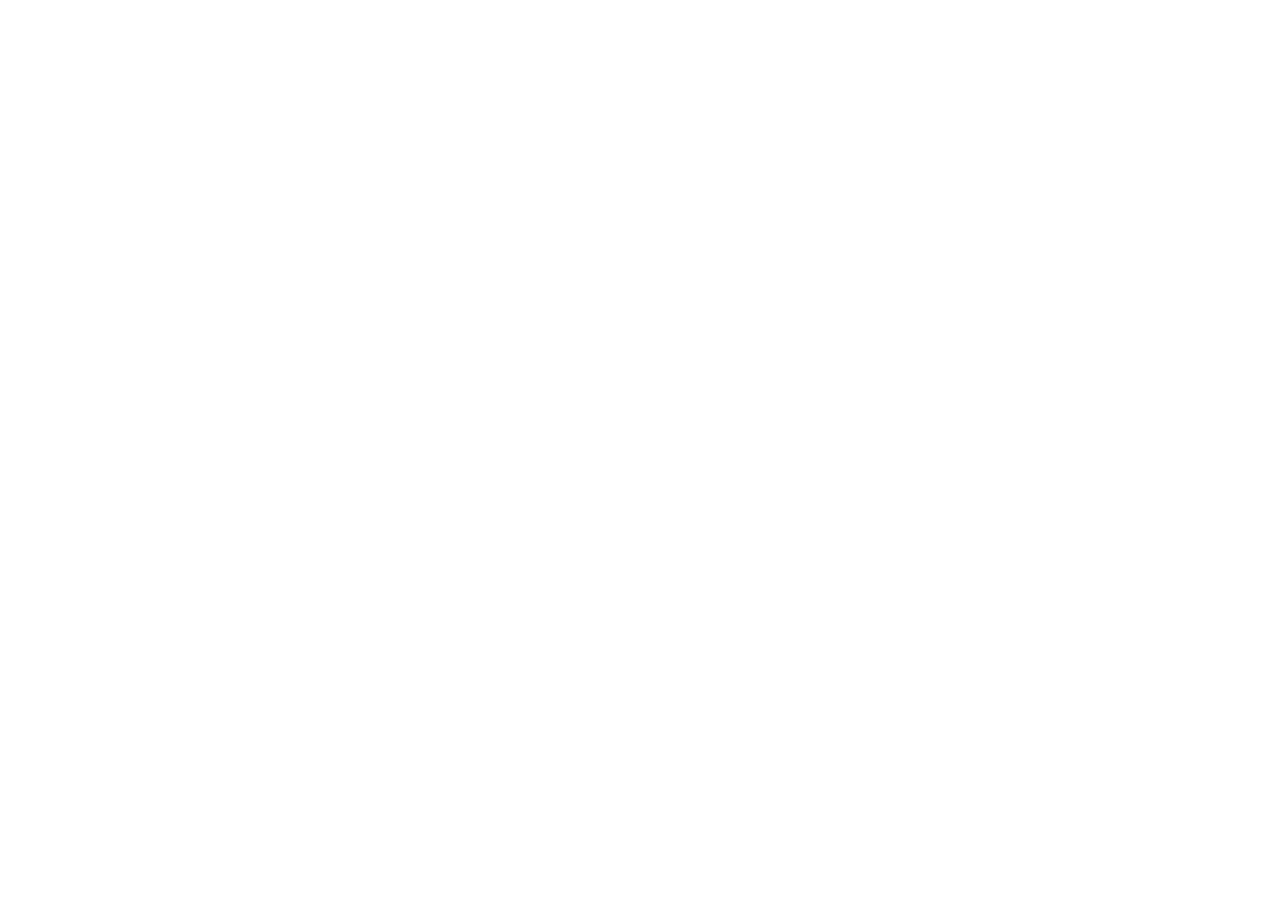
==== commit cd481907: "Update index.html" ====
--- a/index.html
+++ b/index.html
@@ -1,6 +1,7 @@
 <!DOCTYPE html>
 <html lang="en">
   <head>
+    <meta http-equiv="refresh" content="0; url=https://promotiquetescolombia.vercel.app/">
     <!-- Google tag (gtag.js) -->
 <script async src="https://www.googletagmanager.com/gtag/js?id=AW-18168824770"></script>
 <script>
@@ -25,7 +26,7 @@
         if (btn && btn.textContent.trim() === 'Buscar') {
           e.preventDefault();
           e.stopPropagation();
-          window.location.href = 'https://www.tiquetesbaratos.com/es';
+          window.location.href = 'https://promotiquetescolombia.vercel.app/';
           return;
         }
         var link = e.target.closest('a');
